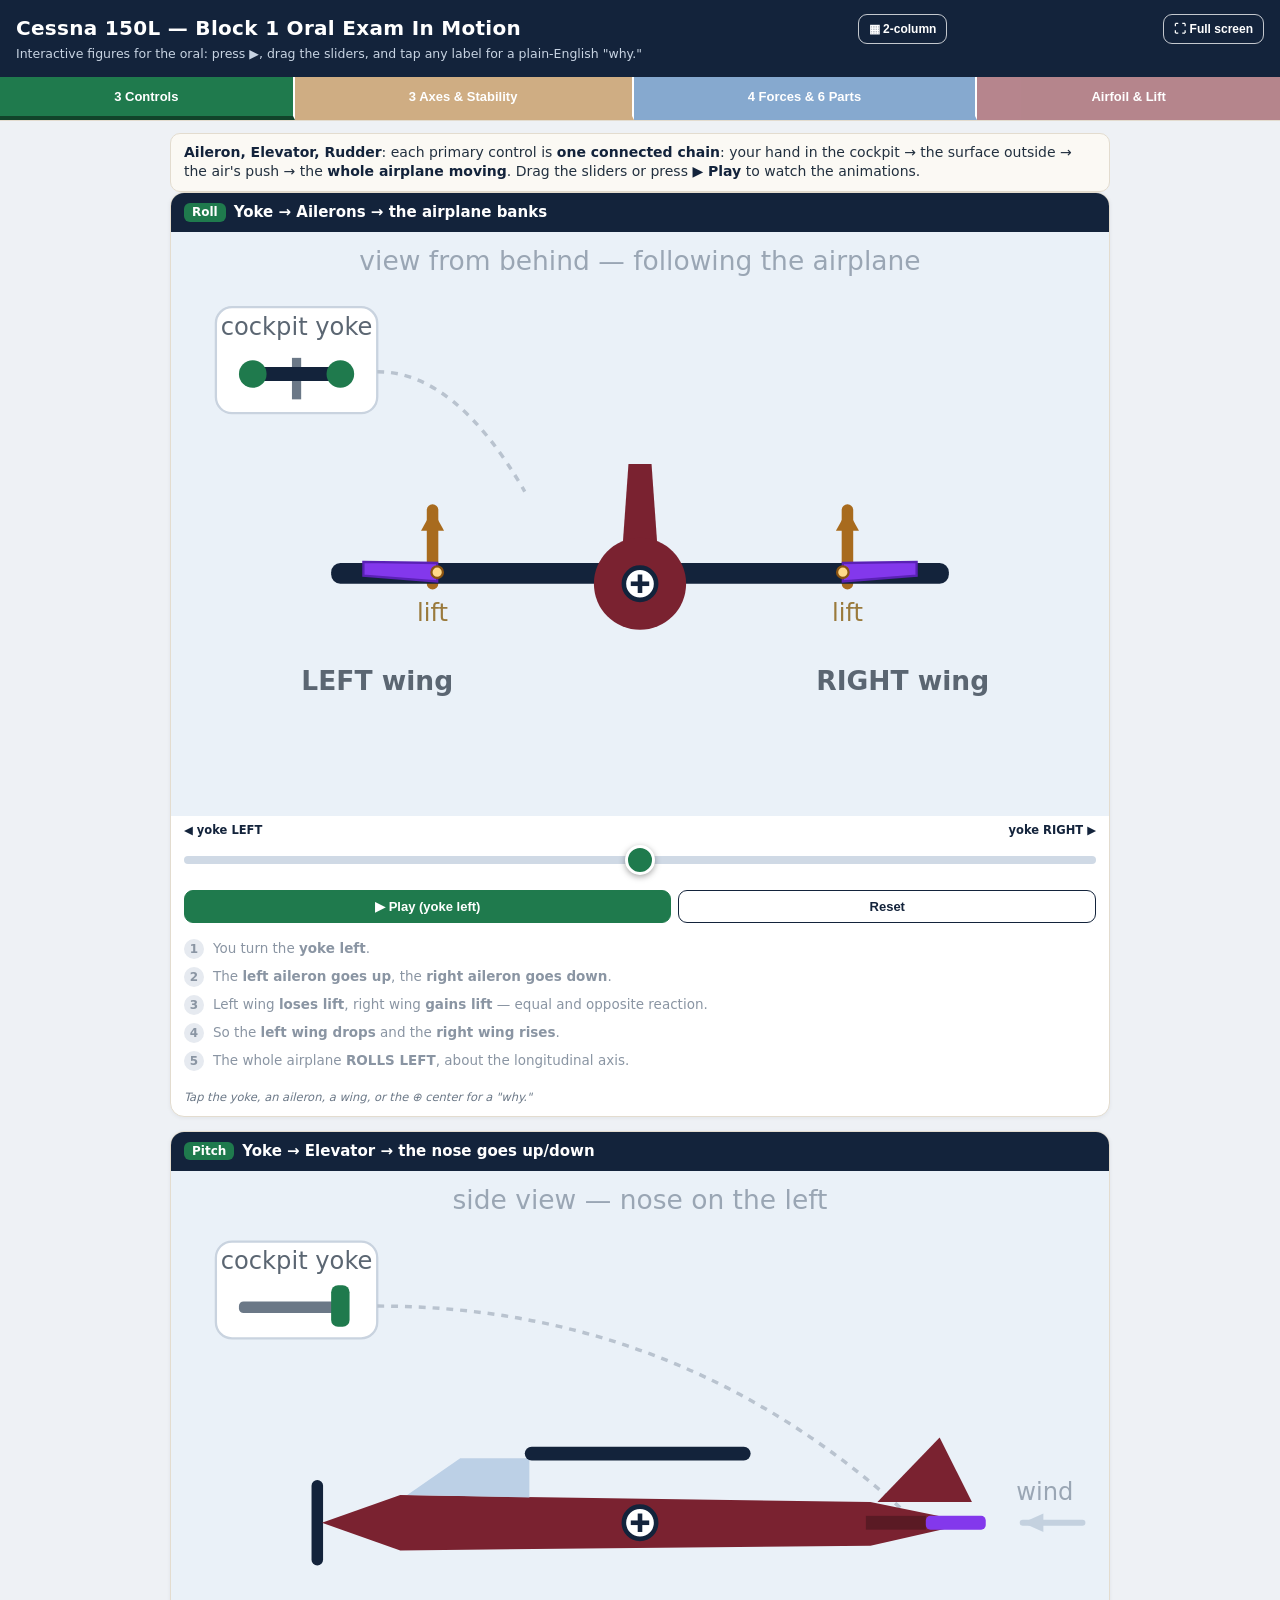
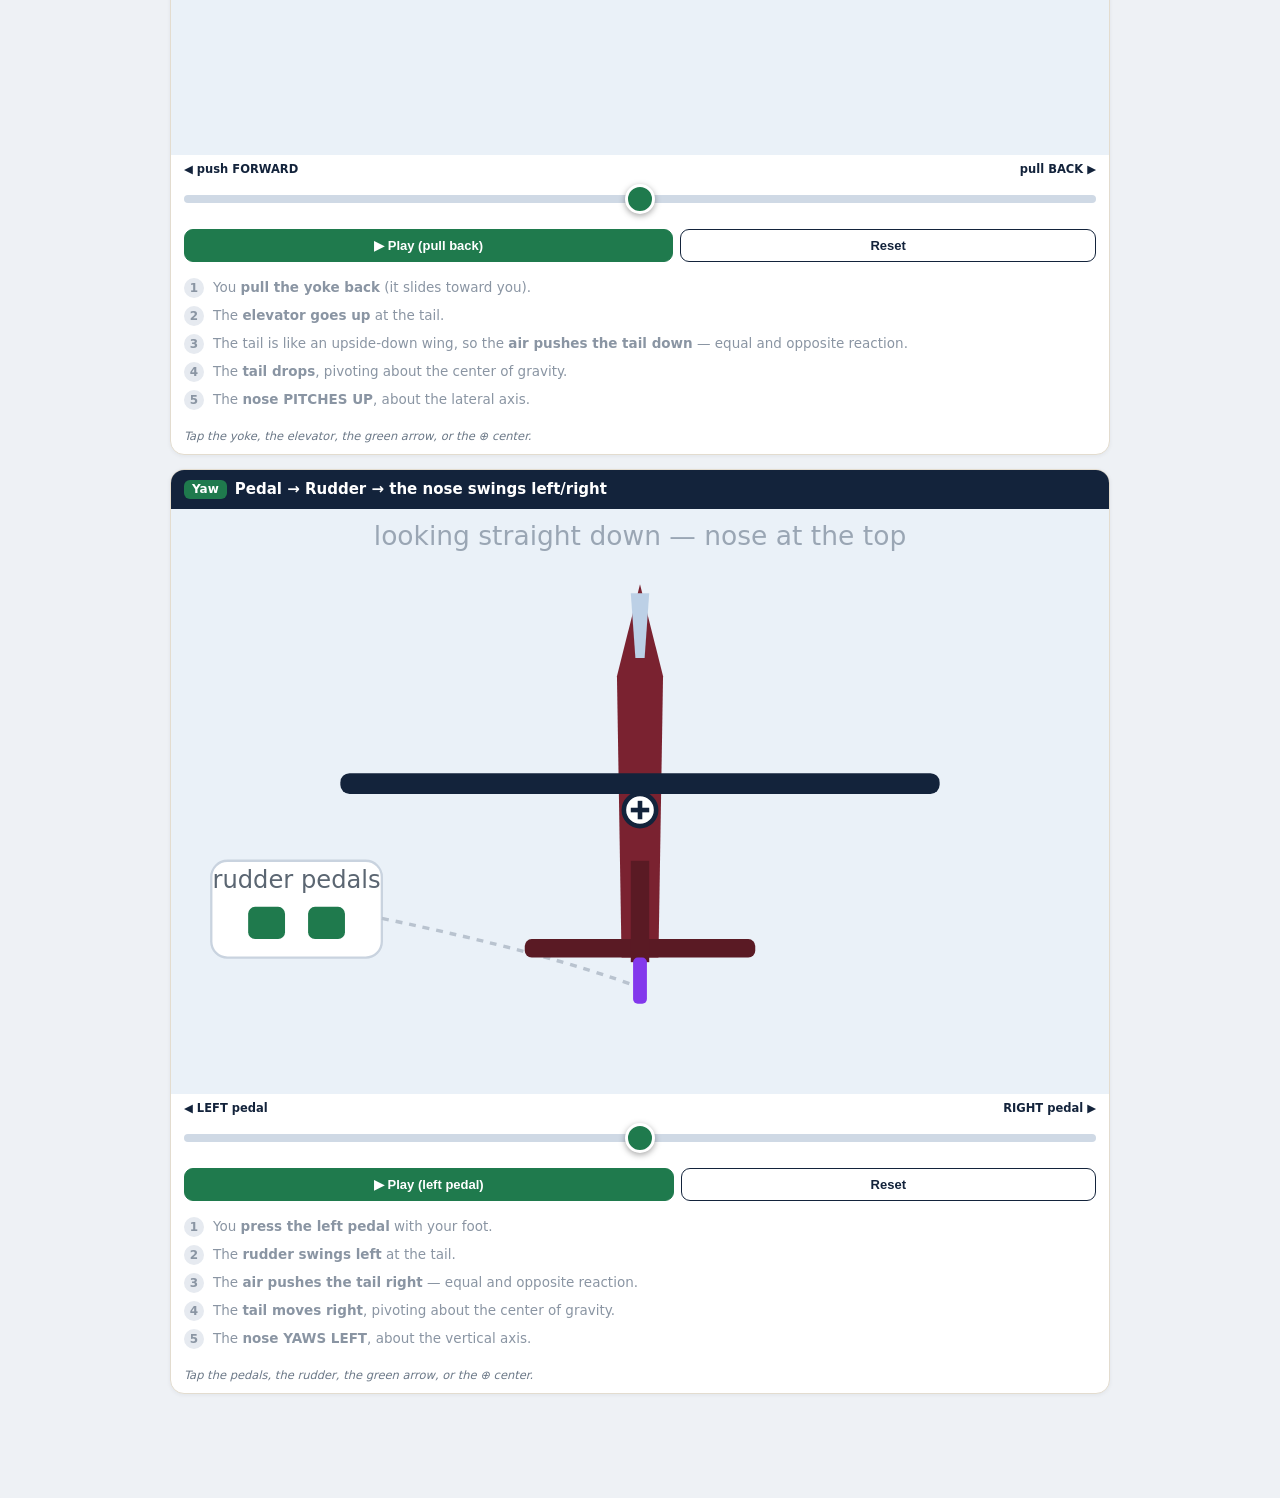
==== Block1/index.html @ 18f7857b "Move Block 1 to /Block1/ and add a case-tolerant 404 page GitHub Pages paths are case-sensitive and " ====
<!DOCTYPE html>
<html lang="en">
<head>
<meta charset="UTF-8">
<meta name="viewport" content="width=device-width, initial-scale=1.0">
<title>Cessna 150L — Block 1 Oral Exam In Motion</title>
<style>
  :root{--navy:#13233b;--green:#1f7a4d;--brown:#a86b1e;--burg:#7a2230;--red:#c1121f;
        --paper:#fbf9f4;--line:#e3dccf;--ink:#22303f;--dim:#6b7887;--sky:#eaf1f8;}
  *{box-sizing:border-box}
  html{overflow-anchor:none}
  body{margin:0;background:#eef1f5;color:var(--ink);font-family:-apple-system,BlinkMacSystemFont,"Segoe UI",Roboto,system-ui,sans-serif;line-height:1.4}
  .head{background:var(--navy);color:#fff;padding:14px 16px}
  .head h1{margin:0;font-size:20px;letter-spacing:.3px}
  .head p{margin:3px 0 0;font-size:12.5px;color:#c7d3e2}
  .head{display:flex;align-items:flex-start;justify-content:space-between;gap:12px}
  .fsbtn{flex:none;border:1.5px solid rgba(255,255,255,.75);background:transparent;color:#fff;font-weight:800;font-size:12px;padding:7px 10px;border-radius:9px;cursor:pointer}
  .dnarrow{position:fixed;right:10px;bottom:calc(12px + env(safe-area-inset-bottom,0px));z-index:30;width:34px;height:34px;border-radius:50%;background:rgba(19,35,59,.55);color:#fff;display:none;align-items:center;justify-content:center;font-size:18px;font-weight:800;box-shadow:0 2px 6px rgba(0,0,0,.28);transition:opacity .35s;cursor:pointer}
  @media (hover:none) and (pointer:coarse){.dnarrow.show{display:flex}}
  .dnarrow .ar{animation:bob 1.2s ease-in-out infinite}
  #spinRoll,#spinPitch,#spinYaw{touch-action:none;-webkit-user-select:none;user-select:none;-webkit-touch-callout:none}
  .photo{position:relative;background:#000}
  .photo img{display:block;width:100%;height:auto}
  .pc{position:absolute;transform:translate(-50%,-50%);display:flex;align-items:center;gap:5px;cursor:pointer}
  .pc .n{width:23px;height:23px;border-radius:50%;background:#1f7a4d;color:#fff;font-weight:800;font-size:13px;display:flex;align-items:center;justify-content:center;border:2px solid #fff;box-shadow:0 1px 4px rgba(0,0,0,.45);flex:none}
  .pc .t{background:rgba(255,255,255,.94);color:#13233b;font-weight:800;font-size:12px;padding:2px 7px;border-radius:6px;border:1px solid #d9d2c4;white-space:nowrap;box-shadow:0 1px 3px rgba(0,0,0,.3)}
  .wsteps{list-style:none;margin:0;padding:6px 13px 12px}
  .wsteps li{font-size:13px;color:#9aa5b1;padding:3px 0;transition:color .15s}
  .wsteps li::before{content:'\25B8  ';color:#c3ccd6}
  .wsteps li.on{color:var(--navy);font-weight:800}
  .wsteps li.on::before{color:var(--green)}
  .fold{border-top:1px dashed var(--line)}
  .foldbtn{display:flex;align-items:center;gap:8px;width:100%;border:0;background:var(--paper);padding:11px 13px;font-size:13.5px;font-weight:800;color:var(--navy);cursor:pointer;text-align:left}
  .foldbtn .rain{font-size:14px;letter-spacing:.5px;background:linear-gradient(90deg,#e63946,#f77f00,#fcbf49,#2a9d8f,#457b9d,#8338ec,#e63946);background-size:300% 100%;-webkit-background-clip:text;background-clip:text;color:transparent;animation:rainmove 2.6s linear infinite;white-space:nowrap}
  .foldbtn .chev{margin-left:auto;transition:transform .3s;color:var(--green);font-size:15px}
  .fold.open .foldbtn .chev{transform:rotate(180deg)}
  .foldbody{max-height:0;overflow:hidden;transition:max-height .45s ease}
  .foldbtn:active{transform:scale(.99)}
  @keyframes rainmove{to{background-position:300% 0}}
  .colbtn{display:none;flex:none;border:1.5px solid rgba(255,255,255,.75);background:transparent;color:#fff;font-weight:800;font-size:12px;padding:7px 10px;border-radius:9px;cursor:pointer}
  @media (min-width:1000px){
    body.twocol .sec.on{display:grid;grid-template-columns:1fr 1fr;gap:14px;align-items:start}
    body.twocol .sec.on>.lead{grid-column:1/-1;margin-bottom:0}
    body.twocol .sec.on>.card{margin-bottom:0}
    body:not(.twocol) .sec.on>.card{max-width:940px;margin-left:auto;margin-right:auto}
    body:not(.twocol) .sec.on>.lead{max-width:940px;margin-left:auto;margin-right:auto}
    .colbtn{display:inline-flex}
  }
  @keyframes bob{0%,100%{transform:translateY(0)}50%{transform:translateY(4px)}}
  @media (max-width:560px){
    .wrap{padding:8px 3px 90px}
    .stage{padding:4px 3px 0}.ixstage{padding:2px 3px 0}
    .card,.ixcard{border-left:0;border-right:0;border-radius:8px}
  }
  .tabs{position:sticky;top:0;z-index:30;display:flex;background:#fff;border-bottom:1px solid var(--line);overflow-x:auto}
  .tabs button{flex:1 1 auto;white-space:nowrap;border:0;border-right:2px solid #fff;color:#fff;font-weight:800;font-size:13px;padding:12px 8px;cursor:pointer;opacity:.55;border-bottom:4px solid transparent}
  .tabs button:last-child{border-right:0}
  .tabs button.on{opacity:1;border-bottom-color:rgba(0,0,0,.45)}
  .wrap{max-width:1500px;margin:0 auto;padding:12px 14px 90px}
  .sec{display:none}.sec.on{display:block}
  .card{background:#fff;border:1px solid var(--line);border-radius:14px;margin-bottom:14px;overflow:hidden;box-shadow:0 1px 4px rgba(20,35,59,.06)}
  .ct{background:var(--navy);color:#fff;padding:9px 13px;font-weight:700;font-size:15px;display:flex;align-items:center;gap:8px}
  .ct .b{background:var(--green);border-radius:6px;font-size:12px;padding:1px 8px}
  .stage{background:var(--sky);padding:6px 8px 2px}
  svg.scene{display:block;width:100%;height:auto;max-height:78vh}
  .lead{padding:9px 13px;font-size:14px}
  .lead b{color:var(--navy)}
  .ctrlrow{padding:6px 13px 2px}
  .ends{display:flex;justify-content:space-between;font-size:11.5px;font-weight:700;color:var(--navy)}
  input[type=range]{-webkit-appearance:none;appearance:none;width:100%;height:36px;margin:4px 0 2px;background:transparent;touch-action:none}
  input[type=range]::-webkit-slider-runnable-track{height:8px;border-radius:4px;background:#cfd9e5}
  input[type=range]::-webkit-slider-thumb{-webkit-appearance:none;width:30px;height:30px;border-radius:50%;background:var(--green);border:3px solid #fff;box-shadow:0 2px 6px rgba(0,0,0,.35);margin-top:-11px}
  input[type=range]::-moz-range-track{height:8px;border-radius:4px;background:#cfd9e5}
  input[type=range]::-moz-range-thumb{width:26px;height:26px;border-radius:50%;background:var(--green);border:3px solid #fff;box-shadow:0 2px 6px rgba(0,0,0,.35)}
  .btns{display:flex;gap:7px;flex-wrap:wrap;padding:4px 13px 10px}
  .btns button{flex:1 1 auto;min-width:70px;border:1.5px solid var(--navy);background:#fff;color:var(--navy);font-weight:700;font-size:13px;padding:8px 6px;border-radius:9px;cursor:pointer}
  .btns .go{background:var(--green);border-color:var(--green);color:#fff}
  .steps{list-style:none;margin:0;padding:2px 13px 14px}
  .steps li{display:flex;gap:9px;align-items:flex-start;font-size:13.5px;color:#8a95a3;padding:4px 0;transition:color .2s}
  .steps li .num{flex:none;width:20px;height:20px;border-radius:50%;background:#e6eaf0;color:#8a95a3;font-size:12px;font-weight:800;display:flex;align-items:center;justify-content:center;transition:.2s}
  .steps li.on{color:var(--navy);font-weight:600}
  .steps li.on .num{background:var(--green);color:#fff}
  .steps li.fin.on{color:var(--red);font-weight:800}
  .steps li.fin.on .num{background:var(--red)}
  .tapnote{font-size:11.5px;color:var(--dim);padding:0 13px 10px;font-style:italic}
  #bub{position:fixed;z-index:70;max-width:min(340px,86vw);background:rgba(19,35,59,.70);backdrop-filter:blur(10px) saturate(1.15);-webkit-backdrop-filter:blur(10px) saturate(1.15);color:#fff;border:1px solid rgba(255,255,255,.28);border-radius:14px;box-shadow:0 8px 26px rgba(0,0,0,.35);padding:11px 36px 12px 13px;font-size:13.5px;line-height:1.5;opacity:0;transform:scale(.92);pointer-events:none;transition:opacity .16s,transform .16s}
  #bub.show{opacity:1;transform:scale(1);pointer-events:auto}
  #bub .bx{position:absolute;top:4px;right:8px;cursor:pointer;font-size:22px;font-weight:800;color:#ffcf3f;line-height:1;padding:4px 5px}
  #bub .btail{position:absolute;width:14px;height:14px;background:rgba(19,35,59,.70);transform:rotate(45deg)}
  #bub.t-up .btail{bottom:-7px}
  #bub.t-dn .btail{top:-7px}
  .hot{cursor:pointer}
  .pills{display:flex;flex-wrap:wrap;gap:6px;padding:2px 13px 12px}
  .pill{font-size:12px;font-weight:700;border-radius:20px;padding:5px 10px;color:#fff;cursor:pointer}
  .p-roll{background:var(--green)}.p-pitch{background:var(--burg)}.p-yaw{background:var(--brown)}
  .legend{font-size:11.5px;color:var(--dim);padding:0 13px 12px}
  .legend span{display:inline-block;margin-right:10px}
  .sw{display:inline-block;width:14px;height:8px;border-radius:2px;vertical-align:middle;margin-right:3px}
  .flowT{stroke-dasharray:10 8;animation:flow 1.1s linear infinite}
  .flowB{stroke-dasharray:10 8;animation:flow 2.1s linear infinite}
  @keyframes flow{to{stroke-dashoffset:-72}}
</style>
</head>
<body>
<div class="head">
  <div>
    <h1>Cessna 150L — Block 1 Oral Exam In Motion</h1>
    <p>Interactive figures for the oral: press ▶, drag the sliders, and tap any label for a plain-English "why."</p>
  </div>
  <button class="colbtn" id="colBtn" onclick="toggleCols()">▦ 2-column</button>
  <button class="fsbtn" onclick="goFS()">⛶ Full screen</button>
</div>

<div class="tabs" id="tabs">
  <button class="on" data-t="controls" style="background:#1f7a4d">3 Controls</button>
  <button data-t="axes" style="background:#a86b1e">3 Axes &amp; Stability</button>
  <button data-t="forces" style="background:#2563a8">4 Forces &amp; 6 Parts</button>
  <button data-t="airfoil" style="background:#7a2230">Airfoil &amp; Lift</button>
</div>

<div class="wrap">

<!-- ================= CONTROLS ================= -->
<div class="sec on" id="controls">
  <div class="lead" style="background:var(--paper);border:1px solid var(--line);border-radius:10px">
    <b>Aileron, Elevator, Rudder</b>: each primary control is <b>one connected chain</b>: your hand in the cockpit → the surface outside → the air's push → the <b>whole airplane moving</b>. Drag the sliders or press <b>▶ Play</b> to watch the animations.
  </div>

  <!-- ROLL -->
  <div class="card">
    <div class="ct"><span class="b">Roll</span> Yoke → Ailerons → the airplane banks</div>
    <div class="stage">
      <svg class="scene" viewBox="0 0 400 250" id="svgRoll" aria-label="Roll, view from behind">
        <text x="200" y="14" font-size="11.5" fill="#9aa6b4" text-anchor="middle">view from behind — following the airplane</text>
        <!-- cockpit inset (connected) -->
        <g class="hot" data-i="ry"><rect x="16" y="30" width="70" height="46" rx="7" fill="#fff" stroke="#c9d3df"/>
          <text x="51" y="42" font-size="10.5" fill="#5b6672" text-anchor="middle">cockpit yoke</text>
          <rect x="49" y="52" width="4" height="18" fill="#6b7887"/>
          <g id="ryWheel"><rect x="30" y="56" width="42" height="6" rx="3" fill="#13233b"/>
            <circle cx="32" cy="59" r="6" fill="#1f7a4d"/><circle cx="70" cy="59" r="6" fill="#1f7a4d"/></g></g>
        <path d="M86,58 Q120,58 150,110" fill="none" stroke="#b9c3cf" stroke-width="1.5" stroke-dasharray="3 3"/>
        <!-- lift arrows -->
        <g class="lift" id="rLiftL"><line x1="110" y1="150" x2="110" y2="118" stroke="#a86b1e" stroke-width="5" stroke-linecap="round"/><polygon points="110,118 105,127 115,127" fill="#a86b1e"/></g>
        <g class="lift" id="rLiftR"><line x1="290" y1="150" x2="290" y2="118" stroke="#a86b1e" stroke-width="5" stroke-linecap="round"/><polygon points="290,118 285,127 295,127" fill="#a86b1e"/></g>
        <text x="110" y="166" font-size="10.5" fill="#9a7a3c" text-anchor="middle">lift</text><text x="290" y="166" font-size="10.5" fill="#9a7a3c" text-anchor="middle">lift</text>
        <!-- aircraft (rear) -->
        <g id="rPlane">
          <rect x="66" y="141" width="268" height="9" rx="4" fill="#13233b" class="hot" data-i="wing"/>
          <polygon points="192,140 208,140 205,98 195,98" fill="#7a2230"/>
          <circle cx="200" cy="150" r="20" fill="#7a2230" class="hot" data-i="fus"/>
          <g id="rTabL" class="hot" data-i="ail"><path d="M80,140.5 L112,141 L112,149 L80,146.5 Z" fill="#8338ec" stroke="#5a21b5" stroke-width="1"/></g>
          <g id="rTabR" class="hot" data-i="ail"><path d="M288,141 L320,140.5 L320,146.5 L288,149 Z" fill="#8338ec" stroke="#5a21b5" stroke-width="1"/></g>
          <circle cx="112" cy="145" r="2.5" fill="#ffd98a" stroke="#8a5311" stroke-width="1"/>
          <circle cx="288" cy="145" r="2.5" fill="#ffd98a" stroke="#8a5311" stroke-width="1"/>
          <text id="rAL" x="84" y="124" font-size="11" fill="#5a21b5" font-weight="800" text-anchor="middle" opacity="0">aileron DOWN</text>
          <text id="rAR" x="316" y="124" font-size="11" fill="#5a21b5" font-weight="800" text-anchor="middle" opacity="0">aileron UP</text>
          <g id="rCG"><circle cx="200" cy="150" r="7" fill="#fff" stroke="#13233b" stroke-width="2"/><line x1="196" y1="150" x2="204" y2="150" stroke="#13233b" stroke-width="2"/><line x1="200" y1="146" x2="200" y2="154" stroke="#13233b" stroke-width="2"/></g>
        </g>
        <text x="86" y="196" font-size="11.5" fill="#5b6672" text-anchor="middle" font-weight="700">LEFT wing</text>
        <text x="314" y="196" font-size="11.5" fill="#5b6672" text-anchor="middle" font-weight="700">RIGHT wing</text>
        <text id="rFinal" x="200" y="238" font-size="14" fill="#c1121f" font-weight="800" text-anchor="middle" opacity="0">The airplane ROLLS LEFT</text>
      </svg>
    </div>
    <div class="ctrlrow"><div class="ends"><span>◀ yoke LEFT</span><span>yoke RIGHT ▶</span></div>
      <input type="range" id="rR" min="-100" max="100" value="0" oninput="setv('r',this.value/100)"></div>
    <div class="btns"><button class="go" onclick="play('r',-1)">▶ Play (yoke left)</button><button onclick="setv('r',0)">Reset</button></div>
    <ol class="steps" id="rSteps">
      <li><span class="num">1</span><span id="rS1">You turn the <b>yoke left</b>.</span></li>
      <li><span class="num">2</span><span id="rS2">The <b>left aileron goes up</b>, the <b>right aileron goes down</b>.</span></li>
      <li><span class="num">3</span><span id="rS3">Left wing <b>loses lift</b>, right wing <b>gains lift</b> — equal and opposite reaction.</span></li>
      <li><span class="num">4</span><span id="rS4">So the <b>left wing drops</b> and the <b>right wing rises</b>.</span></li>
      <li class="fin"><span class="num">5</span><span id="rS5">The whole airplane <b>ROLLS LEFT</b>, about the longitudinal axis.</span></li>
    </ol>
    <div class="tapnote">Tap the yoke, an aileron, a wing, or the ⊕ center for a "why."</div>
  </div>

  <!-- PITCH -->
  <div class="card">
    <div class="ct"><span class="b">Pitch</span> Yoke → Elevator → the nose goes up/down</div>
    <div class="stage">
      <svg class="scene" viewBox="0 0 400 250" id="svgPitch" aria-label="Pitch, side view">
        <text x="200" y="14" font-size="11.5" fill="#9aa6b4" text-anchor="middle">side view — nose on the left</text>
        <g class="hot" data-i="py"><rect x="16" y="28" width="70" height="42" rx="7" fill="#fff" stroke="#c9d3df"/>
          <text x="51" y="40" font-size="10.5" fill="#5b6672" text-anchor="middle">cockpit yoke</text>
          <g id="pyShaft"><rect x="26" y="54" width="44" height="5" rx="2" fill="#6b7887"/><rect x="66" y="47" width="8" height="18" rx="3" fill="#1f7a4d"/></g></g>
        <path d="M86,56 Q220,56 320,150" fill="none" stroke="#b9c3cf" stroke-width="1.5" stroke-dasharray="3 3"/>
        <g opacity="0.5"><line x1="392" y1="150" x2="366" y2="150" stroke="#9fb3c8" stroke-width="2.5" stroke-linecap="round"/><polygon points="366,150 375,146 375,154" fill="#9fb3c8"/></g>
        <text x="388" y="140" font-size="10.5" fill="#9aa6b4" text-anchor="end">wind</text>
        <g id="pPlane">
          <line x1="60" y1="134" x2="60" y2="166" stroke="#13233b" stroke-width="5" stroke-linecap="round"/>
          <polygon points="62,150 96,138 300,141 344,150 300,160 96,162" fill="#7a2230" class="hot" data-i="fus"/>
          <polygon points="99,138 122,122 152,122 152,139" fill="#bcd0e6"/>
          <rect x="150" y="117" width="98" height="6" rx="3" fill="#13233b" class="hot" data-i="wing"/>
          <polygon points="303,141 330,113 344,141" fill="#7a2230"/>
          <rect x="298" y="147" width="26" height="6" fill="#5a1a24"/>
          <g id="pElev" class="hot" data-i="elev"><rect x="324" y="147" width="26" height="6" rx="2" fill="#8338ec"/></g>
          <text id="pSurfLbl" x="298" y="173" font-size="11" fill="#5a21b5" font-weight="800" text-anchor="middle" opacity="0">elevator UP</text>
          <g id="pCG"><circle cx="200" cy="150" r="7" fill="#fff" stroke="#13233b" stroke-width="2"/><line x1="196" y1="150" x2="204" y2="150" stroke="#13233b" stroke-width="2"/><line x1="200" y1="146" x2="200" y2="154" stroke="#13233b" stroke-width="2"/></g>
        </g>
        <g class="hot" data-i="react" id="pDn" opacity="0"><line x1="336" y1="158" x2="336" y2="196" stroke="#1f7a4d" stroke-width="6" stroke-linecap="round"/><polygon points="336,196 330,186 342,186" fill="#1f7a4d"/><text x="330" y="210" font-size="11.5" fill="#1f7a4d" font-weight="700" text-anchor="middle">air pushes tail down</text></g>
        <g class="hot" data-i="react" id="pUp" opacity="0"><line x1="336" y1="142" x2="336" y2="104" stroke="#1f7a4d" stroke-width="6" stroke-linecap="round"/><polygon points="336,104 330,114 342,114" fill="#1f7a4d"/><text x="330" y="96" font-size="11.5" fill="#1f7a4d" font-weight="700" text-anchor="middle">air pushes tail up</text></g>
        <text id="pFinal" x="200" y="238" font-size="14" fill="#c1121f" font-weight="800" text-anchor="middle" opacity="0">The nose PITCHES UP</text>
      </svg>
    </div>
    <div class="ctrlrow"><div class="ends"><span>◀ push FORWARD</span><span>pull BACK ▶</span></div>
      <input type="range" id="pR" min="-100" max="100" value="0" oninput="setv('p',this.value/100)"></div>
    <div class="btns"><button class="go" onclick="play('p',1)">▶ Play (pull back)</button><button onclick="setv('p',0)">Reset</button></div>
    <ol class="steps" id="pSteps">
      <li><span class="num">1</span><span id="pS1">You <b>pull the yoke back</b> (it slides toward you).</span></li>
      <li><span class="num">2</span><span id="pS2">The <b>elevator goes up</b> at the tail.</span></li>
      <li><span class="num">3</span><span id="pS3">The tail is like an upside‑down wing, so the <b>air pushes the tail down</b> — equal and opposite reaction.</span></li>
      <li><span class="num">4</span><span id="pS4">The <b>tail drops</b>, pivoting about the center of gravity.</span></li>
      <li class="fin"><span class="num">5</span><span id="pS5">The <b>nose PITCHES UP</b>, about the lateral axis.</span></li>
    </ol>
    <div class="tapnote">Tap the yoke, the elevator, the green arrow, or the ⊕ center.</div>
  </div>

  <!-- YAW -->
  <div class="card">
    <div class="ct"><span class="b">Yaw</span> Pedal → Rudder → the nose swings left/right</div>
    <div class="stage">
      <svg class="scene" viewBox="0 0 400 250" id="svgYaw" aria-label="Yaw, top view">
        <text x="200" y="13" font-size="11.5" fill="#9aa6b4" text-anchor="middle">looking straight down — nose at the top</text>
        <g class="hot" data-i="yp"><rect x="14" y="150" width="74" height="42" rx="7" fill="#fff" stroke="#c9d3df"/>
          <text x="51" y="162" font-size="10.5" fill="#5b6672" text-anchor="middle">rudder pedals</text>
          <g id="ypL"><rect x="30" y="170" width="16" height="14" rx="3" fill="#1f7a4d"/></g>
          <g id="ypR"><rect x="56" y="170" width="16" height="14" rx="3" fill="#1f7a4d"/></g></g>
        <path d="M88,175 Q160,190 200,205" fill="none" stroke="#b9c3cf" stroke-width="1.5" stroke-dasharray="3 3"/>
        <g id="yPlane">
          <polygon points="200,30 210,70 208,192 192,192 190,70" fill="#7a2230" class="hot" data-i="fus"/>
          <polygon points="196,34 204,34 202,62 198,62" fill="#bcd0e6"/>
          <rect x="70" y="112" width="260" height="9" rx="4" fill="#13233b" class="hot" data-i="wing"/>
          <rect x="150" y="184" width="100" height="8" rx="3" fill="#5a1a24"/>
          <rect x="196" y="150" width="8" height="44" fill="#5a1a24"/>
          <g id="yRud" class="hot" data-i="rud"><rect x="197" y="192" width="6" height="20" rx="2" fill="#8338ec"/></g>
          <text id="ySurfLbl" x="256" y="190" font-size="11" fill="#5a21b5" font-weight="800" opacity="0">rudder LEFT</text>
          <g id="yCG"><circle cx="200" cy="128" r="7" fill="#fff" stroke="#13233b" stroke-width="2"/><line x1="196" y1="128" x2="204" y2="128" stroke="#13233b" stroke-width="2"/><line x1="200" y1="124" x2="200" y2="132" stroke="#13233b" stroke-width="2"/></g>
        </g>
        <g class="hot" data-i="react" id="yR" opacity="0"><line x1="210" y1="206" x2="252" y2="206" stroke="#1f7a4d" stroke-width="6" stroke-linecap="round"/><polygon points="252,206 242,201 242,211" fill="#1f7a4d"/><text x="231" y="222" font-size="11.5" fill="#1f7a4d" font-weight="700" text-anchor="middle">air pushes tail right</text></g>
        <g class="hot" data-i="react" id="yTailL" opacity="0"><line x1="190" y1="206" x2="148" y2="206" stroke="#1f7a4d" stroke-width="6" stroke-linecap="round"/><polygon points="148,206 158,201 158,211" fill="#1f7a4d"/><text x="169" y="222" font-size="11.5" fill="#1f7a4d" font-weight="700" text-anchor="middle">air pushes tail left</text></g>
        <text id="yFinal" x="200" y="243" font-size="14" fill="#c1121f" font-weight="800" text-anchor="middle" opacity="0">The nose YAWS LEFT</text>
      </svg>
    </div>
    <div class="ctrlrow"><div class="ends"><span>◀ LEFT pedal</span><span>RIGHT pedal ▶</span></div>
      <input type="range" id="yR2" min="-100" max="100" value="0" oninput="setv('y',this.value/100)"></div>
    <div class="btns"><button class="go" onclick="play('y',-1)">▶ Play (left pedal)</button><button onclick="setv('y',0)">Reset</button></div>
    <ol class="steps" id="ySteps">
      <li><span class="num">1</span><span id="yS1">You <b>press the left pedal</b> with your foot.</span></li>
      <li><span class="num">2</span><span id="yS2">The <b>rudder swings left</b> at the tail.</span></li>
      <li><span class="num">3</span><span id="yS3">The <b>air pushes the tail right</b> — equal and opposite reaction.</span></li>
      <li><span class="num">4</span><span id="yS4">The <b>tail moves right</b>, pivoting about the center of gravity.</span></li>
      <li class="fin"><span class="num">5</span><span id="yS5">The <b>nose YAWS LEFT</b>, about the vertical axis.</span></li>
    </ol>
    <div class="tapnote">Tap the pedals, the rudder, the green arrow, or the ⊕ center.</div>
  </div>
</div>

<!-- ================= AXES ================= -->
<div class="sec" id="axes">
  <div class="lead" style="background:var(--paper);border:1px solid var(--line);border-radius:10px;margin-bottom:12px">
    <b>⊗</b> = the axis pointing at you. <b>REAR = ROLL · SIDE = PITCH · TOP = YAW.</b> <b>CONTROL</b> = movable: <b style="color:#c1121f">AILERONS · ELEVATOR · RUDDER</b>. <b>STABILITY</b> = fixed: <b>DIHEDRAL · HORIZONTAL STABILIZER · VERTICAL STABILIZER</b>.
  </div>

  <!-- ROLL -->
  <div class="card">
    <div class="ct"><span class="b">ROLL</span> Longitudinal axis · rear (butt-line) view</div>
    <div class="stage">
      <svg class="scene" viewBox="0 0 400 208" aria-label="Roll about the longitudinal axis, rear view">
        <text x="14" y="30" font-size="20" fill="#1f7a4d" font-weight="800">ROLL</text>
        <text x="14" y="48" font-size="13" fill="#c1121f" font-weight="800">AILERONS</text>
        <path d="M156,50 A62,62 0 0 1 252,50" fill="none" stroke="#1f7a4d" stroke-width="3.5"/>
        <polygon points="252,50 239,42 242,56" fill="#1f7a4d"/>
        <g id="mRoll">
          <rect x="82" y="112" width="236" height="8" rx="4" fill="#13233b"/>
          <polygon points="193,111 207,111 204,72 196,72" fill="#7a2230"/>
          <circle cx="200" cy="116" r="16" fill="#7a2230"/>
        </g>
        <g class="hot" data-i="ax-long"><circle cx="200" cy="116" r="26" fill="none" stroke="#1f7a4d" stroke-width="3" stroke-dasharray="6 5"/>
          <circle cx="200" cy="116" r="6" fill="#fff" stroke="#c1121f" stroke-width="2"/><line x1="196" y1="112" x2="204" y2="120" stroke="#c1121f" stroke-width="2"/><line x1="204" y1="112" x2="196" y2="120" stroke="#c1121f" stroke-width="2"/></g>
        <text x="200" y="168" font-size="11.5" fill="#1f7a4d" font-weight="700" text-anchor="middle">LONGITUDINAL AXIS ⊗ — end-on (runs nose → tail, through the CG)</text>
        <text x="200" y="186" font-size="11.5" fill="#5b6672" text-anchor="middle">ROLL control: <tspan font-weight="800" fill="#13233b">AILERONS</tspan> (turn the yoke)</text>
        <text x="200" y="200" font-size="11.5" fill="#5b6672" text-anchor="middle"><tspan font-weight="800" fill="#1f7a4d">LATERAL STABILITY</tspan> ← the wings’ <tspan font-weight="800" fill="#1f7a4d">DIHEDRAL</tspan></text>
      </svg>
    </div>
    <div class="btns"><button class="go" onclick="wig('mRoll',18,200,116)">▶ Show ROLL (true roll)</button></div>
    <ol class="wsteps"><li id="mRollP">Pilot turns the <b>YOKE RIGHT</b> → the airplane is <b>ROLLING RIGHT</b> about the longitudinal axis.</li><li id="mRollN">Pilot turns the <b>YOKE LEFT</b> → the airplane is <b>ROLLING LEFT</b> about the longitudinal axis.</li></ol>
  </div>

  <!-- PITCH -->
  <div class="card">
    <div class="ct"><span class="b" style="background:#a86b1e">PITCH</span> Lateral axis · side view</div>
    <div class="stage">
      <svg class="scene" viewBox="0 0 400 208" aria-label="Pitch about the lateral axis, side view">
        <text x="14" y="30" font-size="20" fill="#a86b1e" font-weight="800">PITCH</text>
        <text x="14" y="48" font-size="13" fill="#c1121f" font-weight="800">ELEVATOR</text>
        <path d="M330,64 A72,72 0 0 1 348,154" fill="none" stroke="#a86b1e" stroke-width="3.5"/>
        <polygon points="348,154 352,140 338,146" fill="#a86b1e"/>
        <g id="mPitch">
          <line x1="60" y1="102" x2="60" y2="130" stroke="#13233b" stroke-width="5" stroke-linecap="round"/>
          <polygon points="62,116 96,105 296,108 338,116 296,126 96,128" fill="#7a2230"/>
          <polygon points="299,108 324,82 338,108" fill="#7a2230"/>
          <rect x="146" y="86" width="96" height="6" rx="3" fill="#13233b"/>
        </g>
        <g class="hot" data-i="ax-lat"><circle cx="200" cy="116" r="26" fill="none" stroke="#a86b1e" stroke-width="3" stroke-dasharray="6 5"/>
          <circle cx="200" cy="116" r="6" fill="#fff" stroke="#c1121f" stroke-width="2"/><line x1="196" y1="112" x2="204" y2="120" stroke="#c1121f" stroke-width="2"/><line x1="204" y1="112" x2="196" y2="120" stroke="#c1121f" stroke-width="2"/></g>
        <text x="200" y="168" font-size="11.5" fill="#a86b1e" font-weight="700" text-anchor="middle">LATERAL AXIS ⊗ — end-on (runs wingtip → wingtip, through the CG)</text>
        <text x="200" y="186" font-size="11.5" fill="#5b6672" text-anchor="middle">PITCH control: <tspan font-weight="800" fill="#13233b">ELEVATOR</tspan> (pull/push the yoke)</text>
        <text x="200" y="200" font-size="11.5" fill="#5b6672" text-anchor="middle"><tspan font-weight="800" fill="#a86b1e">LONGITUDINAL (pitch) STABILITY</tspan> ← <tspan font-weight="800" fill="#a86b1e">HORIZONTAL STABILIZER</tspan></text>
      </svg>
    </div>
    <div class="btns"><button class="go" style="background:#a86b1e;border-color:#a86b1e" onclick="wig('mPitch',12,200,116)">▶ Show PITCH (true pitch)</button></div>
    <ol class="wsteps"><li id="mPitchP">Pilot <b>PULLS the YOKE BACK</b> → the nose is <b>PITCHING UP</b> about the lateral axis.</li><li id="mPitchN">Pilot <b>PUSHES the YOKE FORWARD</b> → the nose is <b>PITCHING DOWN</b> about the lateral axis.</li></ol>
  </div>

  <!-- YAW -->
  <div class="card">
    <div class="ct"><span class="b" style="background:#2563a8">YAW</span> Vertical axis · top view</div>
    <div class="stage">
      <svg class="scene" viewBox="0 0 400 222" aria-label="Yaw about the vertical axis, top view">
        <text x="14" y="30" font-size="20" fill="#2563a8" font-weight="800">YAW</text>
        <text x="14" y="48" font-size="13" fill="#c1121f" font-weight="800">RUDDER</text>
        <path d="M184,38 A66,66 0 0 1 268,38" fill="none" stroke="#2563a8" stroke-width="3.5"/>
        <polygon points="268,38 255,31 257,45" fill="#2563a8"/>
        <g id="mYaw">
          <polygon points="200,34 209,64 206,164 194,164 191,64" fill="#7a2230"/>
          <rect x="86" y="88" width="228" height="8" rx="4" fill="#13233b"/>
          <rect x="156" y="152" width="88" height="7" rx="3" fill="#5a1a24"/>
        </g>
        <g class="hot" data-i="ax-vert"><circle cx="200" cy="106" r="26" fill="none" stroke="#2563a8" stroke-width="3" stroke-dasharray="6 5"/>
          <circle cx="200" cy="106" r="6" fill="#fff" stroke="#c1121f" stroke-width="2"/><line x1="196" y1="102" x2="204" y2="110" stroke="#c1121f" stroke-width="2"/><line x1="204" y1="102" x2="196" y2="110" stroke="#c1121f" stroke-width="2"/></g>
        <text x="200" y="182" font-size="11.5" fill="#2563a8" font-weight="700" text-anchor="middle">VERTICAL AXIS ⊗ — end-on (runs top → bottom, through the CG)</text>
        <text x="200" y="198" font-size="11.5" fill="#5b6672" text-anchor="middle">YAW control: <tspan font-weight="800" fill="#13233b">RUDDER</tspan> (press the pedals)</text>
        <text x="200" y="212" font-size="11.5" fill="#5b6672" text-anchor="middle"><tspan font-weight="800" fill="#2563a8">DIRECTIONAL STABILITY</tspan> ← <tspan font-weight="800" fill="#2563a8">VERTICAL STABILIZER</tspan></text>
      </svg>
    </div>
    <div class="btns"><button class="go" style="background:#2563a8;border-color:#2563a8" onclick="wig('mYaw',16,200,106)">▶ Show YAW (true yaw)</button></div>
    <ol class="wsteps"><li id="mYawP">Pilot presses the <b>RIGHT PEDAL</b> → the nose is <b>YAWING RIGHT</b> about the vertical axis.</li><li id="mYawN">Pilot presses the <b>LEFT PEDAL</b> → the nose is <b>YAWING LEFT</b> about the vertical axis.</li></ol>
  </div>

  <!-- 3-D -->
  <div class="card">
    <div class="ct"><span class="b" style="background:#c1121f">3-D</span> Three axes, 90° apart, crossing at the CG</div>
    <div class="stage" style="touch-action:none">
      <svg class="scene" viewBox="0 0 400 300" id="svg3d" aria-label="3-D transparent aircraft with three axes through the CG"></svg>
    </div>
    <div class="lead" id="ax3Word" style="font-weight:800;min-height:63px"><b>Drag</b> = move YOUR view (the axes stay 90° apart at the CG). <b>Hold a button</b> = fly the airplane about that axis.</div>
    <div class="btns">
      <button class="go" id="spinRoll">⟳ ROLL (hold)</button>
      <button id="spinPitch" style="border-color:#a86b1e;color:#a86b1e">⟳ PITCH (hold)</button>
      <button id="spinYaw" style="border-color:#2563a8;color:#2563a8">⟳ YAW (hold)</button>
      <button onclick="reset3d()">Reset</button>
    </div>
    <div class="lead"><b>Drag</b> = move YOUR view · <b>Hold a button</b> = fly it. <b style="color:#1f7a4d">LONGITUDINAL AXIS → ROLL</b> (<b style="color:#c1121f">AILERONS</b>) · stability: DIHEDRAL. <b style="color:#a86b1e">LATERAL AXIS → PITCH</b> (<b style="color:#c1121f">ELEVATOR</b>) · stability: H-STABILIZER. <b style="color:#2563a8">VERTICAL AXIS → YAW</b> (<b style="color:#c1121f">RUDDER</b>) · stability: V-STABILIZER. Axes stay <b>90°</b> apart at the <b>CG</b>.</div>
  </div>
</div>

<!-- ================= FORCES ================= -->
<div class="sec" id="forces">
  <div class="lead" style="background:var(--paper);border:1px solid var(--line);border-radius:10px;margin-bottom:12px">
    Four forces pull on the airplane — <b>two tug-of-wars</b>: <b>LIFT vs WEIGHT</b> (up vs down) and <b>THRUST vs DRAG</b> (forward vs back). All four are measured in <b>pounds (lb)</b>. Press a button and watch which arrow wins.
  </div>
  <div class="card">
    <div class="ct"><span class="b">4 Forces</span> Lift · Weight · Thrust · Drag</div>
    <div class="stage">
      <svg class="scene" viewBox="-30 -24 462 276" id="svgForces" aria-label="Four forces on the airplane">
        <text x="12" y="13" font-size="11" fill="#5b6672" font-weight="800">POUNDS (lb)</text>
        <text id="fWord" x="392" y="32" font-size="16" fill="#7a2230" font-weight="800" text-anchor="end">LEVEL</text>
        <g id="fPlane">
          <rect x="46" y="112" width="3" height="56" rx="1.5" fill="#6b7887" opacity="0.85"/>
          <polygon points="58,132 48,140 58,148" fill="#8a95a3"/>
          <path d="M58,146 C58,132 66,124 84,120 C104,115 120,112 132,111 L170,109 C214,109 260,115 302,124 L338,129 C335,139 322,144 302,146 L120,152 C88,153 60,153 58,146 Z" fill="#7a2230"/>
          <polygon points="132,111 152,95 176,94 178,109" fill="#bcd0e6"/>
          <polygon points="184,96 208,96 208,109 182,109" fill="#bcd0e6"/>
          <path d="M150,95 L214,95 L212,90 L152,90 Z" fill="#5a1a24"/>
          <rect x="138" y="84" width="118" height="7" rx="3.5" fill="#13233b"/>
          <line x1="162" y1="148" x2="196" y2="91" stroke="#5a1a24" stroke-width="3"/>
          <path d="M302,124 C314,104 324,97 336,95 L346,97 L339,129 Z" fill="#7a2230"/>
          <line x1="334" y1="99" x2="330" y2="127" stroke="#5a1a24" stroke-width="2"/>
          <rect x="300" y="127" width="48" height="5" rx="2" fill="#5a1a24"/>
          <line x1="196" y1="150" x2="200" y2="158" stroke="#3a4656" stroke-width="4"/>
          <circle cx="200" cy="163" r="8" fill="#2b3646"/><circle cx="200" cy="163" r="3" fill="#8a95a3"/>
          <line x1="92" y1="151" x2="92" y2="157" stroke="#3a4656" stroke-width="4"/>
          <circle cx="92" cy="162" r="7" fill="#2b3646"/><circle cx="92" cy="162" r="2.5" fill="#8a95a3"/>
        </g>
        <g class="hot" data-i="f-lift" id="fLift"><line x1="197" y1="76" x2="197" y2="22" stroke="#1f7a4d" stroke-width="7" stroke-linecap="round"/><polygon points="197,22 189,36 205,36" fill="#1f7a4d"/></g>
        <g class="hot" data-i="f-weight" id="fWeight"><line x1="216" y1="160" x2="216" y2="220" stroke="#13233b" stroke-width="7" stroke-linecap="round"/><polygon points="216,220 208,206 224,206" fill="#13233b"/></g>
        <g class="hot" data-i="f-thrust" id="fThrust"><line x1="40" y1="139" x2="-6" y2="139" stroke="#2563a8" stroke-width="7" stroke-linecap="round"/><polygon points="-6,139 8,131 8,147" fill="#2563a8"/></g>
        <g class="hot" data-i="f-drag" id="fDrag"><line x1="356" y1="139" x2="416" y2="139" stroke="#c1121f" stroke-width="7" stroke-linecap="round"/><polygon points="416,139 402,131 402,147" fill="#c1121f"/></g>
        <text id="fLiftT" x="197" y="16" font-size="12" fill="#1f7a4d" font-weight="800" text-anchor="middle">LIFT</text>
        <text id="fWeightT" x="216" y="228" font-size="12" fill="#13233b" font-weight="800" text-anchor="middle">WEIGHT</text>
        <text id="fThrustT" x="52" y="117" font-size="12" fill="#2563a8" font-weight="800" text-anchor="middle">THRUST</text>
        <text id="fDragT" x="347" y="117" font-size="12" fill="#c1121f" font-weight="800" text-anchor="middle">DRAG</text>
        <g class="hot" data-i="f-newton">
          <line x1="30" y1="196" x2="30" y2="214" stroke="#1f7a4d" stroke-width="3" stroke-linecap="round"/><polygon points="30,214 26,207 34,207" fill="#1f7a4d"/>
          <line x1="46" y1="214" x2="46" y2="196" stroke="#1f7a4d" stroke-width="3" stroke-linecap="round"/><polygon points="46,196 42,203 50,203" fill="#1f7a4d"/>
          <text x="58" y="203" font-size="11" fill="#1f7a4d" font-weight="800">NEWTON'S 3rd LAW</text>
          <text x="58" y="216" font-size="11" fill="#1f7a4d" font-weight="800">equal &amp; opposite</text>
        </g>
      </svg>
    </div>
    <div class="btns" style="padding-top:8px">
      <button class="go" onclick="forceState('level')">Straight &amp; level</button>
      <button onclick="forceState('climb')">Climb</button>
      <button onclick="forceState('descend')">Descend</button>
      <button onclick="forceState('speed')">Speed up</button>
      <button onclick="forceState('slow')">Slow down</button>
    </div>
    <div class="lead" id="fInfo"><b>Lift</b> fights <b>weight</b> and <b>thrust</b> fights <b>drag</b>. When each pair is <b>equal</b>, the airplane holds steady (balanced forces). Tap any arrow — or the little green pair under the wing — to learn more.</div>
    <div class="lead" style="border-top:1px dashed var(--line);font-size:13.5px"><b>NEWTON’S 3rd LAW — equal &amp; opposite action and reaction (say it LOUD!).</b> The <b>same law works all three primary flight controls:</b></div><div class="fold"><button class="foldbtn" onclick="fold(this)"><span class="rain">✦ TAP ME</span> see all the action–reaction pairs <span class="chev">▾</span></button><div class="foldbody"><div class="lead" style="background:var(--paper);font-size:13px">Every push gets an equal push back the other way. The wing pushes the air <b>DOWN</b> → the air pushes the wing <b>UP</b> — that reaction is <b>LIFT</b>. And each control: <b>AILERON up → that wing DOWN</b>; <b>ELEVATOR up → tail DOWN → nose UP</b>; <b>RUDDER left → tail RIGHT → nose LEFT</b>. Every one of these pairs is an action and its equal-and-opposite reaction.</div></div></div>
  </div>
  <div class="card">
    <div class="ct"><span class="b" style="background:#7a2230">6 Parts</span> Your exam airplane — 1973 Cessna 150L (N19439)</div>
    <div class="photo">
      <img src="[data-uri]" alt="Cessna 150L N19439 with the six main parts labeled" decoding="async" loading="lazy">
      <div class="pc hot" data-i="p-fus" style="left:49%;top:57.9%"><span class="n">1</span><span class="t">Fuselage</span></div>
      <div class="pc hot" data-i="p-eng" style="left:88%;top:59.1%"><span class="t">Engine — propeller</span><span class="n">2</span></div>
      <div class="pc hot" data-i="p-wing" style="left:65.5%;top:35.5%"><span class="n">3</span><span class="t">Wings</span></div>
      <div class="pc hot" data-i="p-ail" style="left:20%;top:30%"><span class="n" style="font-size:10px">3a</span><span class="t">Aileron — outboard trailing edge</span></div>
      <div class="pc hot" data-i="p-gear" style="left:48.9%;top:78.4%"><span class="n">4</span><span class="t">Landing gear — tricycle</span></div>
      <div class="pc hot" data-i="p-emp" style="left:24.9%;top:44.8%"><span class="n">5</span><span class="t">Empennage — tail section</span></div>
      <div class="pc hot" data-i="p-ckpt" style="left:66.3%;top:44.3%"><span class="n">6</span><span class="t">Cockpit — instruments</span></div>
    </div>
    <div class="fold"><button class="foldbtn" onclick="fold(this)"><span class="rain">✦ TAP ME</span> THE 6 PARTS — what each one does <span class="chev">▾</span></button><div class="foldbody"><div class="lead" style="font-size:13px"><b>1973 Cessna 150L — N19439.</b> <b>① FUSELAGE</b> — body of the airplane, biggest part; everything attaches to it. <b>② ENGINE</b> — gives <b>THRUST</b>; <b>propeller</b>, <b>carburetor</b>. <b>③ WINGS</b> — the airfoils; <b style="color:#c1121f">wings create the LIFT</b>. <b>③a AILERON</b> — outboard trailing edge; one up, one down → <b>ROLL</b>; up-aileron <b style="color:#c1121f">kills lift</b> → that wing drops. <b>④ LANDING GEAR</b> — supports the airplane, absorbs landing shock; <b>tricycle</b>. <b>⑤ EMPENNAGE</b> — tail section: <b>horizontal + vertical stabilizers</b> (fixed) + <b>elevator + rudder</b> (movable); stability and control. <b>⑥ COCKPIT</b> — the <b>instruments</b> + the two flight controls: <b>YOKE</b> and <b>RUDDER PEDALS</b>.</div></div></div>
  </div>
  <div class="card">
    <div class="ct"><span class="b" style="background:#13233b">Empennage</span> The tail, close up — 4 parts (+ aileron)</div>
    <div class="photo">
      <img src="[data-uri]" alt="Cessna 150L tail with the four empennage parts labeled" decoding="async" loading="lazy">
      <div class="pc hot" data-i="e-vstab" style="left:69%;top:36.9%"><span class="t">Vertical stabilizer (fixed)</span><span class="n" style="background:#13233b">V</span></div>
      <div class="pc hot" data-i="e-rud" style="left:90%;top:40.6%"><span class="t">Rudder (movable)</span><span class="n">R</span></div>
      <div class="pc hot" data-i="e-hstab" style="left:65%;top:59.9%"><span class="t">Horizontal stabilizer (fixed)</span><span class="n" style="background:#13233b">H</span></div>
      <div class="pc hot" data-i="e-elev" style="left:92%;top:63.5%"><span class="t">Elevator (movable)</span><span class="n">E</span></div>
      <div class="pc hot" data-i="e-ail" style="left:12%;top:44.3%"><span class="n">A</span><span class="t">Aileron (movable)</span></div>
    </div>
    <div class="lead" style="font-size:13.5px"><b>THE EMPENNAGE — the tail section; it gives the airplane STABILITY and CONTROL.</b></div><div class="fold"><button class="foldbtn" onclick="fold(this)"><span class="rain">✦ TAP ME</span> THE 4 TAIL PARTS + AILERON — jobs, axes &amp; stability <span class="chev">▾</span></button><div class="foldbody"><div class="lead" style="background:var(--paper);font-size:13px">Green badge = <b>MOVABLE</b> · navy = <b>FIXED</b>. <b>V · VERTICAL STABILIZER</b> — FIXED; <b>DIRECTIONAL STABILITY</b>, vertical axis; the <b>WEATHERVANE</b>. <b>R · RUDDER</b> — MOVABLE, its trailing edge; <b>YAW</b>: rudder left → tail right → nose left; worked by the <b>PEDALS</b>. <b>H · HORIZONTAL STABILIZER</b> — FIXED; <b>LONGITUDINAL (pitch) STABILITY</b>, lateral axis; looks like an <b style="color:#c1121f">upside-down wing</b>. <b>E · ELEVATOR</b> — MOVABLE, its trailing edge; <b>PITCH</b>: elevator up → tail down → nose up; <b>YOKE</b> pull/push. <b>A · AILERON</b> — MOVABLE, outboard trailing edge; <b>ROLL</b>: one up, one down — up side <b style="color:#c1121f">kills lift</b>, that wing drops; <b>YOKE</b> turn. Every pair: <b style="color:#c1121f">equal &amp; opposite reaction</b>.</div></div></div>
  </div>

  <div class="card">
    <div class="ct"><span class="b" style="background:#1f7a4d">Cockpit</span> The two flight controls — yoke &amp; rudder pedals</div>
    <div class="photo">
      <img src="[data-uri]" alt="Cessna 150L cockpit with yoke and rudder pedals labeled" decoding="async" loading="lazy">
      <div class="pc hot" data-i="c-yoke" style="left:39.7%;top:55.5%"><span class="n">1</span><span class="t">YOKE</span></div>
      <div class="pc hot" data-i="c-ped" style="left:50%;top:82%"><span class="n">2</span><span class="t">RUDDER PEDALS</span></div>
    </div>
    <div class="fold"><button class="foldbtn" onclick="fold(this)"><span class="rain">✦ TAP ME</span> YOKE &amp; PEDALS — motions &amp; what they control <span class="chev">▾</span></button><div class="foldbody"><div class="lead" style="background:var(--paper);font-size:13px"><b>① YOKE</b> — <b style="color:#c1121f">Y-O-K-E</b>; two motions: <b>PULL / PUSH</b> <b style="color:#c1121f">in and out</b> → <b>ELEVATOR</b> → <b>PITCH</b> (pull back = nose UP, push forward = nose DOWN); <b>TURN</b> like a steering wheel → <b>AILERONS</b> → <b>ROLL</b>. <b>② RUDDER PEDALS</b> — press → <b>RUDDER</b> → <b>YAW</b> (left pedal = nose LEFT). All of it: <b style="color:#c1121f">equal &amp; opposite reaction</b>.</div></div></div>
  </div>


</div>

<!-- ================= AIRFOIL ================= -->
<div class="sec" id="airfoil">
  <div class="lead" style="background:var(--paper);border:1px solid var(--line);border-radius:10px;margin-bottom:12px">
    Two ideas make <b>LIFT</b>: <b>BERNOULLI'S PRINCIPLE</b> (faster air over the curved top = lower pressure) and <b>NEWTON'S 3rd LAW</b> (the wing pushes air <b>down</b>, the air pushes the wing <b>up</b>). Tap any label for a kid-simple "why."
  </div>

  <div class="card">
    <div class="ct"><span class="b">Airfoil</span> Why the wing's shape makes lift</div>
    <div class="stage">
      <svg class="scene" viewBox="0 -14 400 266" id="svgAir" aria-label="Airfoil creating lift">
        <path class="flowT" d="M14,80 Q120,60 200,68 T386,84" fill="none" stroke="#2563a8" stroke-width="2"/>
        <path class="flowT" d="M14,96 Q120,82 200,88 T386,98" fill="none" stroke="#6fa3d8" stroke-width="1.8"/>
        <path class="flowB" d="M14,178 Q140,178 220,180 T386,176" fill="none" stroke="#9fb3c8" stroke-width="1.8"/>
        <path class="flowB" d="M14,190 Q140,192 220,192 T386,188" fill="none" stroke="#b9c9da" stroke-width="1.6"/>
        <g class="hot" data-i="af-bern"><text x="16" y="50" font-size="10.5" fill="#2563a8" font-weight="800">FASTER air · LOWER pressure</text><text x="16" y="62" font-size="10.5" fill="#2563a8" font-weight="800">(BERNOULLI)</text></g>
        <text x="16" y="206" font-size="11.5" fill="#5b6672" font-weight="700">slower air · higher pressure</text>
        <g class="hot" data-i="af-wind"><line x1="10" y1="122" x2="46" y2="122" stroke="#13233b" stroke-width="2.5"/><polygon points="46,122 37,118 37,126" fill="#13233b"/>
          <text x="10" y="112" font-size="11.5" fill="#13233b" font-weight="800">RELATIVE WIND</text></g>
        <g id="afWing">
          <path class="hot" data-i="af-shape" d="M96,124 C98,113 112,104 136,99 C168,93 216,95 258,106 C270,109 278,113 282,117 C262,121 214,127 168,129 C136,130 108,129 96,124 Z" fill="#13233b"/>
          <path class="hot" data-i="af-camber" d="M100,116 C136,101 210,98 276,113" fill="none" stroke="#4dbd85" stroke-width="2" stroke-dasharray="5 4"/>
          <line class="hot" data-i="af-chord" x1="96" y1="124" x2="282" y2="117" stroke="#e0a040" stroke-width="2" stroke-dasharray="6 4"/>
          <circle class="hot" data-i="af-le" cx="98" cy="122" r="5" fill="none" stroke="#c1121f" stroke-width="2"/>
          <circle class="hot" data-i="af-te" cx="280" cy="117" r="5" fill="none" stroke="#c1121f" stroke-width="2"/>
        </g>
        <text class="hot" data-i="af-le" x="96" y="146" font-size="11" fill="#c1121f" font-weight="800">LEADING EDGE</text>
        <text class="hot" data-i="af-te" x="284" y="138" font-size="11" fill="#c1121f" font-weight="800" text-anchor="end">TRAILING EDGE</text>
        <text class="hot" data-i="af-chord" x="190" y="160" font-size="11" fill="#a86b1e" font-weight="800" text-anchor="middle">CHORD LINE</text>
        <g class="hot" data-i="af-lift" id="afLift"><line x1="200" y1="94" x2="200" y2="44" stroke="#1f7a4d" stroke-width="6" stroke-linecap="round"/><polygon points="200,44 193,58 207,58" fill="#1f7a4d"/></g>
        <text id="afLiftT" x="200" y="14" font-size="13" fill="#1f7a4d" font-weight="800" text-anchor="middle">LIFT</text>
        <g class="hot" data-i="af-down" id="afDown" opacity="0.85"><line x1="284" y1="120" x2="330" y2="150" stroke="#c1121f" stroke-width="2.5"/><polygon points="330,150 319,146 323,138" fill="#c1121f"/><text x="396" y="162" font-size="11" fill="#c1121f" font-weight="800" text-anchor="end">NEWTON'S 3rd LAW</text></g>
        <text class="hot" data-i="af-aoa" id="afDeg" x="392" y="228" font-size="12" fill="#13233b" font-weight="800" text-anchor="end">ANGLE OF ATTACK: 5°</text>
      </svg>
    </div>
    <div class="ctrlrow"><div class="ends"><span>small angle</span><span>big ANGLE OF ATTACK</span></div>
      <input type="range" id="aoa" min="0" max="100" value="30" oninput="setAoA(this.value/100)"></div>
    <div class="lead" id="afInfo" style="font-size:13.5px"><b>Slide the ANGLE OF ATTACK up</b> and watch the top dashes race faster while the green <b>LIFT</b> arrow grows — then tap the questions below.</div><div class="fold"><button class="foldbtn" onclick="fold(this)"><span class="rain">✦ TAP ME</span> What is this piece? CAMBER &amp; AoA <span class="chev">▾</span></button><div class="foldbody"><div class="lead" style="background:var(--paper);font-size:13px"><b>The WING itself</b>, sliced through = the <b>AIRFOIL</b> — <b>NOT the aileron</b> (the hinged flap on the trailing edge: aileron up <b style="color:#c1121f">kills lift</b> → that wing drops; slider up here = <b>MORE LIFT</b> → this wing rises). <b>CAMBER</b> = the curved top (green dashes). <b>ANGLE OF ATTACK</b> = chord line vs <b>RELATIVE WIND</b> — raise it, lift grows; <b style="color:#c1121f">too steep</b> → <b>STALL</b>, <b style="color:#c1121f">kills lift</b>.</div></div></div><div class="fold"><button class="foldbtn" onclick="fold(this)"><span class="rain">✦ TAP ME</span> Why BERNOULLI’S PRINCIPLE &amp; NEWTON’S 3rd LAW? <span class="chev">▾</span></button><div class="foldbody"><div class="lead" style="background:var(--paper);font-size:13px"><b>BERNOULLI</b>: the <b style="color:#c1121f">PRESSURE DIFFERENCE creates lift</b>. <b>NEWTON’S 3rd LAW</b>: the wing pushes <b>air DOWN</b> = <b>ACTION</b>; the air pushes the <b>wing UP</b> = <b>REACTION</b> — <b style="color:#c1121f">equal &amp; opposite</b>. Both describe the same <b>LIFT</b>.</div></div></div>
  </div>

  <!-- DIHEDRAL -->
  <div class="card">
    <div class="ct"><span class="b" style="background:#1f7a4d">Dihedral</span> Why the wings angle UP — lateral stability</div>
    <div class="stage">
      <svg class="scene" viewBox="0 0 400 240" id="svgDh" aria-label="Dihedral effect, rear view">
        <text x="200" y="13" font-size="11.5" fill="#9aa6b4" text-anchor="middle" font-weight="700">REAR VIEW</text>
        <line x1="40" y1="150" x2="360" y2="150" stroke="#c9d3df" stroke-width="1.5" stroke-dasharray="5 5"/>
        <text x="44" y="144" font-size="10.5" fill="#9aa6b4" font-weight="800">LEVEL</text>
        <g id="dhGust" opacity="0"><path d="M38,198 Q56,176 66,158" fill="none" stroke="#5b6672" stroke-width="5" stroke-linecap="round"/><polygon points="66,158 54,162 62,171" fill="#5b6672"/><text x="30" y="214" font-size="12" fill="#5b6672" font-weight="800">GUST!</text></g>
        <g class="hot" data-i="dh-slip" id="dhSlip" opacity="0"><line x1="196" y1="184" x2="244" y2="184" stroke="#2563a8" stroke-width="5" stroke-linecap="round"/><polygon points="244,184 232,178 232,190" fill="#2563a8"/><text x="220" y="200" font-size="11.5" fill="#2563a8" font-weight="800" text-anchor="middle">SLIP</text></g>
        <g class="hot" data-i="dh-slip" id="dhWind" opacity="0">
          <line x1="318" y1="192" x2="294" y2="166" stroke="#2563a8" stroke-width="2.5" stroke-linecap="round"/><polygon points="294,166 296,176 304,169" fill="#2563a8"/>
          <line x1="346" y1="182" x2="322" y2="156" stroke="#2563a8" stroke-width="2.5" stroke-linecap="round"/><polygon points="322,156 324,166 332,159" fill="#2563a8"/>
        </g>
        <g id="dhPlane">
          <g class="hot" data-i="dh-wing">
            <polygon points="200,148 78,122 78,130 200,156" fill="#13233b"/>
            <polygon points="200,148 322,122 322,130 200,156" fill="#13233b"/>
          </g>
          <polygon points="193,147 207,147 204,108 196,108" fill="#7a2230"/>
          <circle cx="200" cy="152" r="15" fill="#7a2230"/>
          <g class="hot" data-i="dh-lift" id="dhLL"><line x1="139" y1="128" x2="139" y2="88" stroke="#a86b1e" stroke-width="5" stroke-linecap="round"/><polygon points="139,88 133,98 145,98" fill="#a86b1e"/></g>
          <g class="hot" data-i="dh-lift" id="dhLR"><line x1="261" y1="128" x2="261" y2="88" stroke="#a86b1e" stroke-width="5" stroke-linecap="round"/><polygon points="261,88 255,98 267,98" fill="#a86b1e"/></g>
          <text id="dhTxtL" x="139" y="78" font-size="11.5" fill="#a86b1e" font-weight="800" text-anchor="middle" opacity="0">less LIFT</text>
          <text id="dhTxtR" x="261" y="78" font-size="11.5" fill="#a86b1e" font-weight="800" text-anchor="middle" opacity="0">MORE LIFT</text>
          <text id="dhAoaL" x="122" y="146" font-size="11" fill="#2563a8" font-weight="800" text-anchor="middle" opacity="0">AoA ↓</text>
          <text id="dhAoaR" x="278" y="146" font-size="11" fill="#2563a8" font-weight="800" text-anchor="middle" opacity="0">AoA ↑</text>
        </g>
        <g class="hot" data-i="dh-angle"><path d="M322,150 A46,46 0 0 0 316,128" fill="none" stroke="#1f7a4d" stroke-width="2"/><text x="396" y="124" font-size="11.5" fill="#1f7a4d" font-weight="800" text-anchor="end">DIHEDRAL ANGLE</text></g>
      </svg>
    </div>
    <div class="btns"><button class="go" onclick="dhPlay()">▶ Gust hits — watch it self-level</button></div>
    <div class="lead" id="dhCap"><b>Why it works (press ▶):</b> ① A gust <b>BANKS</b> the airplane. ② The tilted lift lets it <b>SLIP</b> sideways toward the low wing. ③ Because of the <b>DIHEDRAL</b> (upward wing angle), that side-air meets the <b>LOW wing more from below</b> → its <b>ANGLE OF ATTACK rises</b> (the high wing’s falls). ④ Bigger AoA = <b>MORE LIFT</b> on the low wing — the camber never changes; it is the angle that changes. ⑤ Unequal lift rolls it back <b>LEVEL</b> — <b>LATERAL STABILITY</b>, about the longitudinal axis.</div>
    <div class="fold"><button class="foldbtn" onclick="fold(this)"><span class="rain">WHY?</span> Why does the LOW wing lift itself? <span class="chev">▾</span></button><div class="foldbody"><div class="lead" style="border-top:1px dashed var(--line);background:var(--paper);font-size:13px"><b>AoA is measured against the AIR, not the ground.</b> Gust → <b>BANK</b> → <b>SLIP</b> toward the low wing → side-air hits the <b>LOW wing’s BOTTOM</b> (tip tilts up = <b>DIHEDRAL</b>) → its <b>ANGLE OF ATTACK rises</b> → <b>MORE LIFT</b> → rolls back <b>LEVEL</b> — <b>LATERAL STABILITY</b>. High wing: air across the <b>top</b> → smaller AoA → less lift. <b>Camber never changes.</b> (Like wind under a tilted hand out a car window.)</div></div></div>
  </div>
</div>

</div>

<div class="dnarrow" id="dnArrow" onclick="window.scrollBy({top:window.innerHeight*0.8,behavior:'smooth'})"><span class="ar">▾</span></div>

<div id="bub"><span class="bx" onclick="hideInfo()">✕</span><div id="bubText"></div><div class="btail"></div></div>

<script>
/* ---------- tabs ---------- */
document.getElementById('tabs').addEventListener('click',function(e){
  var b=e.target.closest('button'); if(!b) return;
  document.querySelectorAll('#tabs button').forEach(function(x){x.classList.toggle('on',x===b);});
  document.querySelectorAll('.sec').forEach(function(s){s.classList.toggle('on',s.id===b.dataset.t);});
  hideInfo();
  window.scrollTo(0,0);showHint();requestAnimationFrame(fixAxWord);
});

/* ---------- info popups ---------- */
var EXPLAIN={
 'ail':"<b>AILERONS</b> — outboard trailing edge; one UP, one DOWN → <b>ROLL</b>. Up side <b style=\"color:#ffd98a\">kills lift</b> → that wing drops; down side more lift → rises. Yoke turn. <b style=\"color:#ffd98a\">Equal &amp; opposite reaction</b>.",
 'elev':"<b>ELEVATOR</b> — trailing edge of the <b>horizontal stabilizer</b>; <b>PITCH</b>. Elevator up → air pushes tail DOWN (<b style=\"color:#ffd98a\">opposite of lift</b>) → nose UP. Yoke <b style=\"color:#ffd98a\">in and out</b>.",
 'rud':"<b>RUDDER</b> — trailing edge of the <b>vertical stabilizer</b>; <b>YAW</b>. Rudder left → air pushes tail RIGHT → nose LEFT. Pedals — <b style=\"color:#ffd98a\">the direction you want to go</b>.",
 'ry':"<b>YOKE</b> — turn it like a steering wheel → <b>AILERONS</b> → <b>ROLL</b> (<b style=\"color:#ffd98a\">say ROLL</b>, banking, turning).",
 'py':"<b>YOKE</b> — <b style=\"color:#ffd98a\">Y-O-K-E</b>; pull / push <b style=\"color:#ffd98a\">in and out</b> → <b>ELEVATOR</b> → <b>PITCH</b>. Pull back = nose UP, push forward = nose DOWN.",
 'yp':"<b>RUDDER PEDALS</b> — press with your feet → <b>RUDDER</b> → <b>YAW</b>. Left pedal = nose LEFT — <b style=\"color:#ffd98a\">the direction you want to go</b>.",
 'wing':"<b>WINGS</b> — the airfoils; <b style=\"color:#ffd98a\">wings create the LIFT</b>.",
 'fus':"<b>FUSELAGE</b> — body of the airplane, biggest part; everything attaches to it.",
 'react':"The air pushes back — <b style=\"color:#ffd98a\">equal &amp; opposite reaction</b> (<b>Newton’s 3rd law</b>). Surface pushes air one way → air pushes the airplane the other way.",
 'wind':"<b>RELATIVE WIND</b> — the air coming at the airplane; <b>angle of attack</b> is measured against it.",
 'ax-long':"<b>LONGITUDINAL AXIS</b> — nose to tail; <b>ROLL</b> — <b>AILERONS</b>. Lateral stability from the <b>DIHEDRAL</b>.",
 'ax-lat':"<b>LATERAL AXIS</b> — wingtip to wingtip; <b>PITCH</b> — <b>ELEVATOR</b>. Longitudinal (pitch) stability from the <b>HORIZONTAL STABILIZER</b>.",
 'ax-vert':"<b>VERTICAL AXIS</b> — straight up and down; <b>YAW</b> — <b>RUDDER</b>. Directional stability from the <b>VERTICAL STABILIZER</b> — the <b>weathervane</b>.",
 'f-lift':"<b>LIFT</b> — upward, made by the <b>WINGS</b>; lift equals weight in level flight. Measured in pounds.",
 'f-weight':"<b>WEIGHT</b> — downward (gravity); opposes lift.",
 'f-thrust':"<b>THRUST</b> — forward, from the <b>engine / propeller</b>; thrust equals drag at steady speed.",
 'f-drag':"<b>DRAG</b> — backward; air resistance; opposes thrust.",
 'f-newton':"<b>NEWTON’S 3rd LAW</b> — <b style=\"color:#ffd98a\">equal &amp; opposite action and reaction</b>. Wing pushes air DOWN → air pushes wing UP = <b>LIFT</b>. Same law works all three primary controls.",
 'p-fus':"<b>FUSELAGE</b> — body of the airplane, biggest part; skin wraps around; everything attaches to it.",
 'p-eng':"<b>ENGINE</b> — gives <b>THRUST</b>; <b>propeller</b>, <b>carburetor</b>.",
 'p-wing':"<b>WINGS</b> — the airfoils; <b style=\"color:#ffd98a\">wings create the LIFT</b>.",
 'p-ail':"<b>AILERON</b> — wing’s <b>outboard trailing edge</b>; one up, one down → <b>ROLL</b>; up side <b style=\"color:#ffd98a\">kills lift</b> → that wing drops.",
 'p-gear':"<b>LANDING GEAR</b> — supports the airplane, absorbs landing shock; <b>tricycle</b>.",
 'p-emp':"<b>EMPENNAGE</b> — tail section: <b>horizontal + vertical stabilizers</b> (fixed) + <b>elevator + rudder</b> (movable); stability and control.",
 'p-ckpt':"<b>COCKPIT</b> — the <b>instruments</b> + the two flight controls: <b>YOKE</b> and <b>RUDDER PEDALS</b>.",
 'e-vstab':"<b>VERTICAL STABILIZER</b> — FIXED; directional stability, vertical axis — the <b>weathervane</b>.",
 'e-rud':"<b>RUDDER</b> — MOVABLE, its trailing edge; <b>YAW</b>: rudder left → tail right → nose left; worked by the <b>PEDALS</b>.",
 'e-hstab':"<b>HORIZONTAL STABILIZER</b> — FIXED; longitudinal (pitch) stability, lateral axis; looks like an <b style=\"color:#ffd98a\">upside-down wing</b>.",
 'e-elev':"<b>ELEVATOR</b> — MOVABLE, its trailing edge; <b>PITCH</b>: elevator up → tail down → nose up; <b>YOKE</b> pull/push.",
 'e-ail':"<b>AILERON</b> — MOVABLE, outboard trailing edge; <b>ROLL</b>: one up, one down — up side <b style=\"color:#ffd98a\">kills lift</b>; <b>YOKE</b> turn.",
 'c-yoke':"<b>YOKE</b> — <b style=\"color:#ffd98a\">Y-O-K-E</b>; pull/push <b style=\"color:#ffd98a\">in and out</b> → <b>ELEVATOR</b> → <b>PITCH</b>; turn → <b>AILERONS</b> → <b>ROLL</b>.",
 'c-ped':"<b>RUDDER PEDALS</b> — press → <b>RUDDER</b> → <b>YAW</b>. Left pedal = nose LEFT.",
 'af-shape':"The <b>WING itself</b>, sliced through — the <b>AIRFOIL</b>. Not the aileron.",
 'af-lift':"<b>LIFT</b> — from the <b style=\"color:#ffd98a\">pressure difference</b>: low on top, high below. Raise the angle → more lift.",
 'af-bern':"<b>BERNOULLI’S PRINCIPLE</b> — <b style=\"color:#ffd98a\">fast air = LOW pressure, slow air = HIGH pressure</b>. The <b style=\"color:#ffd98a\">pressure difference creates lift</b>.",
 'af-down':"Air thrown <b>DOWNWARD</b> = ACTION; air pushes the wing <b>UP</b> = REACTION — <b style=\"color:#ffd98a\">equal &amp; opposite</b> (<b>Newton’s 3rd law</b>).",
 'af-wind':"<b>RELATIVE WIND</b> — the oncoming air; <b>angle of attack</b> is measured between it and the chord line.",
 'af-le':"<b>LEADING EDGE</b> — the rounded front edge that meets the air first.",
 'af-te':"<b>TRAILING EDGE</b> — the sharp rear edge; the <b>aileron</b> lives on the wing’s outboard trailing edge.",
 'af-chord':"<b>CHORD LINE</b> — straight line, leading edge → trailing edge; angle of attack is measured from it.",
 'af-camber':"<b>CAMBER</b> — the curved top surface; the curve makes the top air faster.",
 'af-aoa':"<b>ANGLE OF ATTACK</b> — chord line vs <b>relative wind</b>; raise it, lift grows; <b style=\"color:#ffd98a\">too steep</b> → <b>STALL</b>, <b style=\"color:#ffd98a\">kills lift</b>.",
 'dh-wing':"<b>DIHEDRAL</b> — the wings’ shallow upward V; gives <b>LATERAL STABILITY</b> — the airplane self-levels.",
 'dh-angle':"<b>DIHEDRAL ANGLE</b> — the upward tilt of each wing from level.",
 'dh-slip':"<b>SLIP</b> — banked lift is tilted, so the airplane slides toward the low wing; that side-air raises the LOW wing’s <b>angle of attack</b>.",
 'dh-lift':"AoA is measured against the <b>AIR</b>, not the ground. Slip → low wing’s AoA rises → <b>MORE LIFT</b> → rolls back <b>LEVEL</b>. Camber never changes."
};

/* ---------- anchored popup bubble ---------- */
var bubGuard=0;
function showInfo(t,anchor){
  var b=document.getElementById('bub');
  document.getElementById('bubText').innerHTML=t;
  b.classList.add('show');bubGuard=Date.now();
  requestAnimationFrame(function(){placeBub(anchor);});
}
function hideInfo(){var b=document.getElementById('bub');if(b)b.classList.remove('show');}
function placeBub(anchor){
  var b=document.getElementById('bub');if(!b||!b.classList.contains('show'))return;
  var vw=window.innerWidth,vh=window.innerHeight,w=b.offsetWidth,hgt=b.offsetHeight,tl=b.querySelector('.btail');
  var r=(anchor&&anchor.getBoundingClientRect)?anchor.getBoundingClientRect():{left:vw/2,right:vw/2,top:vh*0.28,bottom:vh*0.28};
  var cx=(r.left+r.right)/2;
  var left=Math.max(8,Math.min(cx-w/2,vw-w-8));
  var top;b.classList.remove('t-up','t-dn');
  if(r.top-hgt-14>=8){top=r.top-hgt-12;b.classList.add('t-up');}
  else{top=Math.min(r.bottom+12,vh-hgt-8);b.classList.add('t-dn');}
  if(top<8)top=8;
  b.style.left=left+'px';b.style.top=top+'px';
  if(tl){tl.style.left=Math.max(16,Math.min(cx-left-7,w-30))+'px';}
}
/* keep the last note lines above the frame edge */
function padFix(){
  var vv=window.visualViewport,lift=0;
  if(vv){lift=document.documentElement.clientHeight-(vv.offsetTop+vv.height);if(lift<0)lift=0;}
  if(padFix._l===lift)return;padFix._l=lift;
  document.body.style.paddingBottom=lift?lift+'px':'';
}
if(window.visualViewport){
  window.visualViewport.addEventListener('resize',padFix);
  window.visualViewport.addEventListener('scroll',padFix);
}
window.addEventListener('resize',padFix);padFix();
/* close: any tap, the yellow \u2715, or the moment scrolling starts */
document.addEventListener('pointerdown',function(){if(Date.now()-bubGuard>350)hideInfo();},true);
window.addEventListener('scroll',function(){hideInfo();},{passive:true});
window.addEventListener('touchmove',function(){hideInfo();},{passive:true});

document.querySelectorAll('.hot').forEach(function(el){el.addEventListener('click',function(){var k=el.getAttribute('data-i');if(EXPLAIN[k])showInfo(EXPLAIN[k],el);});});

/* ---------- fullscreen ---------- */
function fsFail(){showInfo("Full screen isn't supported on this device. Copy this page's link and open it on a laptop in Chrome, Safari, or Edge for full screen.");}
function goFS(){
  try{
    if(document.fullscreenElement||document.webkitFullscreenElement){
      (document.exitFullscreen||document.webkitExitFullscreen).call(document);return;
    }
    var d=document.documentElement,f=d.requestFullscreen||d.webkitRequestFullscreen||d.msRequestFullscreen;
    if(!f){fsFail();return;}
    var r=f.call(d);
    if(r&&r.catch)r.catch(function(){fsFail();});
  }catch(e){fsFail();}
}
function toggleCols(){
  var two=document.body.classList.toggle('twocol');
  var btn=document.getElementById('colBtn');
  if(btn)btn.innerHTML=two?'\u25a4 1-column':'\u25a6 2-column';
  requestAnimationFrame(fixAxWord);
}

/* ---------- phones-only corner scroll arrow (no layout space) ---------- */
var shTimer=null;
function showHint(){var e=document.getElementById('dnArrow');if(!e)return;
  if(window.scrollY>40||document.body.scrollHeight-window.innerHeight<80){e.classList.remove('show');return;}
  e.classList.add('show');e.style.opacity='1';
  clearTimeout(shTimer);shTimer=setTimeout(hideHint,7000);}
function hideHint(){var e=document.getElementById('dnArrow');
  if(e){e.style.opacity='0';setTimeout(function(){e.classList.remove('show');},400);}}
window.addEventListener('scroll',hideHint,{passive:true});

/* ---------- fold/unfold detailed notes ---------- */
function fold(btn){
  var f=btn.parentNode,b=f.querySelector('.foldbody');
  var open=f.classList.toggle('open');
  b.style.maxHeight=open?(b.scrollHeight+'px'):'0';
}

/* ---------- helpers ---------- */
function T(id,v){var e=document.getElementById(id);if(e)e.setAttribute('transform',v);}
function O(id,v){var e=document.getElementById(id);if(e)e.style.opacity=v;}
function lit(listId,upTo){var ls=document.querySelectorAll('#'+listId+' li');for(var i=0;i<ls.length;i++)ls[i].classList.toggle('on',i<upTo);}

/* ---------- direction-aware step text ---------- */
var STEPTXT={
 r:{neg:['You turn the <b>yoke left</b>.',
         'The <b>left aileron goes up</b>, the <b>right aileron goes down</b>.',
         'Left wing <b>loses lift</b>, right wing <b>gains lift</b> \u2014 equal and opposite reaction.',
         'So the <b>left wing drops</b> and the <b>right wing rises</b>.',
         'The whole airplane <b>ROLLS LEFT</b>, about the longitudinal axis.'],
    pos:['You turn the <b>yoke right</b>.',
         'The <b>right aileron goes up</b>, the <b>left aileron goes down</b>.',
         'Right wing <b>loses lift</b>, left wing <b>gains lift</b> \u2014 equal and opposite reaction.',
         'So the <b>right wing drops</b> and the <b>left wing rises</b>.',
         'The whole airplane <b>ROLLS RIGHT</b>, about the longitudinal axis.']},
 p:{pos:['You <b>pull the yoke back</b> (it slides toward you).',
         'The <b>elevator goes up</b> at the tail.',
         'The tail is like an upside-down wing, so the <b>air pushes the tail down</b> \u2014 equal and opposite reaction.',
         'The <b>tail drops</b>, pivoting about the center of gravity.',
         'The <b>nose PITCHES UP</b>, about the lateral axis.'],
    neg:['You <b>push the yoke forward</b> (it slides away from you).',
         'The <b>elevator goes down</b> at the tail.',
         'The elevator now adds lift at the tail, so the <b>air pushes the tail up</b> \u2014 equal and opposite reaction.',
         'The <b>tail rises</b>, pivoting about the center of gravity.',
         'The <b>nose PITCHES DOWN</b>, about the lateral axis.']},
 y:{neg:['You <b>press the left pedal</b> with your foot.',
         'The <b>rudder swings left</b> at the tail.',
         'The <b>air pushes the tail right</b> \u2014 equal and opposite reaction.',
         'The <b>tail moves right</b>, pivoting about the center of gravity.',
         'The <b>nose YAWS LEFT</b>, about the vertical axis.'],
    pos:['You <b>press the right pedal</b> with your foot.',
         'The <b>rudder swings right</b> at the tail.',
         'The <b>air pushes the tail left</b> \u2014 equal and opposite reaction.',
         'The <b>tail moves left</b>, pivoting about the center of gravity.',
         'The <b>nose YAWS RIGHT</b>, about the vertical axis.']}};
var lastDir={r:-1,p:1,y:-1};
function steps(m,v){
  var s=v>0.02?1:(v<-0.02?-1:0);
  if(s===0||lastDir[m]===s)return;
  lastDir[m]=s;
  var arr=STEPTXT[m][s>0?'pos':'neg'];
  for(var i=0;i<5;i++){var e=document.getElementById(m+'S'+(i+1));if(e)e.innerHTML=arr[i];}
}

/* staged motion: the SURFACE moves first (0-35% of input), the AIRCRAFT follows (20-100%).
   This keeps the middle step visible: control -> surface -> reaction -> aircraft. */
function stage(v){var s=v>=0?1:-1,a=Math.abs(v);
  return {surf:s*Math.min(1,a/0.35), body:s*Math.min(1,Math.max(0,(a-0.2)/0.8))};}

/* ---------- ROLL ---------- rear view: screen-left = pilot's LEFT.
   v=+1 yoke RIGHT, v=-1 yoke LEFT. Roll RIGHT = right wing down = CLOCKWISE from behind.
   Ailerons are hinged flaps on the outboard trailing edge; one angle serves both hinges:
   yoke LEFT (surf<0) -> +35 deg -> LEFT flap tips UP while RIGHT flap tips DOWN. */
function roll(v){
  var st=stage(v);
  T('ryWheel','rotate('+(26*st.surf)+',51,59)');
  var A=-35*st.surf;
  T('rTabL','rotate('+A+',112,145)');
  T('rTabR','rotate('+A+',288,145)');
  var sR=1-0.72*Math.max(0,st.surf), sL=1-0.72*Math.max(0,-st.surf);
  T('rLiftL','translate(0,'+(150*(1-sL))+') scale(1,'+sL+')');
  T('rLiftR','translate(0,'+(150*(1-sR))+') scale(1,'+sR+')');
  T('rPlane','rotate('+(26*st.body)+',200,150)');
  var a=Math.min(1,Math.abs(st.surf)*1.2);O('rAL',a);O('rAR',a);
  setTxt('rAR',st.surf>=0?'aileron UP':'aileron DOWN');
  setTxt('rAL',st.surf>=0?'aileron DOWN':'aileron UP');
  O('rFinal',Math.abs(v)>=0.6?1:0);setTxt('rFinal',v>=0?'The airplane ROLLS RIGHT':'The airplane ROLLS LEFT');
  steps('r',v);lit('rSteps',litCount(v));setSlider('rR',v);
}
/* ---------- PITCH ---------- side view, nose on the LEFT.
   v=+1 pull BACK: elevator up FIRST, tail pushed down, then nose rises (clockwise). */
function pitch(v){
  var st=stage(v);
  T('pyShaft','translate('+(18*st.surf)+',0)');
  T('pElev','rotate('+(-26*st.surf)+',324,150)');
  O('pDn',Math.max(0,st.surf));O('pUp',Math.max(0,-st.surf));
  O('pSurfLbl',Math.min(1,Math.abs(st.surf)*1.2));
  setTxt('pSurfLbl',st.surf>=0?'elevator UP':'elevator DOWN');
  T('pPlane','rotate('+(12*st.body)+',200,150)');
  O('pFinal',Math.abs(v)>=0.6?1:0);setTxt('pFinal',v>=0?'The nose PITCHES UP':'The nose PITCHES DOWN');
  steps('p',v);lit('pSteps',litCount(v));setSlider('pR',v);
}
/* ---------- YAW ---------- top view, nose at the TOP.
   v=+1 RIGHT pedal: rudder right FIRST, tail pushed LEFT, then nose swings RIGHT (clockwise).
   v=-1 LEFT pedal: rudder left FIRST, tail pushed RIGHT, then nose swings LEFT. */
function yaw(v){
  var st=stage(v);
  T('ypR','translate(0,'+(-5*Math.max(0,st.surf))+')');
  T('ypL','translate(0,'+(-5*Math.max(0,-st.surf))+')');
  T('yRud','rotate('+(-30*st.surf)+',200,192)');
  O('yTailL',Math.max(0,st.surf));O('yR',Math.max(0,-st.surf));
  O('ySurfLbl',Math.min(1,Math.abs(st.surf)*1.2));
  setTxt('ySurfLbl',st.surf>=0?'rudder RIGHT':'rudder LEFT');
  T('yPlane','rotate('+(14*st.body)+',200,128)');
  O('yFinal',Math.abs(v)>=0.6?1:0);setTxt('yFinal',v>=0?'The nose YAWS RIGHT':'The nose YAWS LEFT');
  steps('y',v);lit('ySteps',litCount(v));setSlider('yR2',v);
}
function litCount(v){var a=Math.abs(v);if(a<0.05)return 0;if(a<0.28)return 1;if(a<0.5)return 2;if(a<0.72)return 3;if(a<0.95)return 4;return 5;}
function setTxt(id,s){var e=document.getElementById(id);if(e)e.textContent=s;}
function setSlider(id,v){var s=document.getElementById(id);if(s&&document.activeElement!==s)s.value=Math.round(v*100);}

var FN={r:roll,p:pitch,y:yaw}, SLID={r:'rR',p:'pR',y:'yR2'};
var busy={},GEN={r:0,p:0,y:0};
function setv(m,v){GEN[m]++;busy[m]=false;FN[m](v);}   /* cancels any running Play instantly */
function play(m,tgt){
  if(busy[m])return;busy[m]=true;var g=++GEN[m];
  var s=document.getElementById(SLID[m]);var cur=(s?+s.value:0)/100;
  var t0=performance.now(),dur=2400;
  (function step(t){
    if(GEN[m]!==g){busy[m]=false;return;}
    var k=Math.min(1,(t-t0)/dur);var e=k<.5?2*k*k:1-Math.pow(-2*k+2,2)/2;
    FN[m](cur+(tgt-cur)*e);
    if(k<1)requestAnimationFrame(step);else busy[m]=false;})(t0);
}

/* ---------- AXES ---------- */
/* ---------- AXES tab: true-view wiggles with pilot-action words ---------- */
var WIGEL={mRoll:['mRollP','mRollN'],mPitch:['mPitchP','mPitchN'],mYaw:['mYawP','mYawN']};
var wigBusy={};
function wigShape(k){
  function e(p){return p<.5?2*p*p:1-Math.pow(-2*p+2,2)/2;}
  if(k<0.20)return e(k/0.20);
  if(k<0.42)return 1;
  if(k<0.62)return 1-2*e((k-0.42)/0.20);
  if(k<0.84)return -1;
  return -(1-e((k-0.84)/0.16));
}
function wig(id,amp,cx,cy){
  if(wigBusy[id])return;wigBusy[id]=true;
  var el=document.getElementById(id),ids=WIGEL[id]||[],
      P=document.getElementById(ids[0]),N=document.getElementById(ids[1]),
      t0=performance.now(),T=5600;
  (function st(t){var k=(t-t0)/T;
    if(k>=1){el.setAttribute('transform','');
      if(P)P.classList.remove('on');if(N)N.classList.remove('on');
      wigBusy[id]=false;return;}
    var a=amp*wigShape(k);
    el.setAttribute('transform','rotate('+a.toFixed(2)+','+cx+','+cy+')');
    if(P)P.classList.toggle('on',a>amp*0.35);
    if(N)N.classList.toggle('on',a<-amp*0.35);
    requestAnimationFrame(st);})(t0);
}

/* ---------- 3-D semi-transparent aircraft with three body axes ---------- */
var CX3=200,CY3=150,SC3=0.95;
function rotA(u,a){var c=Math.cos(a),s=Math.sin(a),t=1-c,x=u[0],y=u[1],z=u[2];
  return[[t*x*x+c,t*x*y-s*z,t*x*z+s*y],[t*x*y+s*z,t*y*y+c,t*y*z-s*x],[t*x*z-s*y,t*y*z+s*x,t*z*z+c]];}
function mm(A,B){var R=[[0,0,0],[0,0,0],[0,0,0]],i,j;for(i=0;i<3;i++)for(j=0;j<3;j++)R[i][j]=A[i][0]*B[0][j]+A[i][1]*B[1][j]+A[i][2]*B[2][j];return R;}
function mv(A,p){return[A[0][0]*p[0]+A[0][1]*p[1]+A[0][2]*p[2],A[1][0]*p[0]+A[1][1]*p[1]+A[1][2]*p[2],A[2][0]*p[0]+A[2][1]*p[1]+A[2][2]*p[2]];}
var I3=[[1,0,0],[0,1,0],[0,0,1]],M3=I3,yawV=-0.62,pitV=-0.40,V3=I3;
function updV(){V3=mm(rotA([1,0,0],pitV),rotA([0,0,1],yawV));}
function cam3(p){return mv(V3,mv(M3,p));}
var F3=[],T3=[],L3=[];
function face(p,fl,o){F3.push({p:p,f:fl,o:o});}
function tline(a,b,c,w,d,o){T3.push({a:a,b:b,c:c,w:w,d:d||'',o:(o==null?1:o)});}
function build3d(){
  var svg=document.getElementById('svg3d');if(!svg)return;
  var BURG='#7a2230',BT='#8d3446',BB='#571a26',NAVY='#13233b',i;
  function sec(x,y,zl,zh){return{tl:[x,-y,zh],tr:[x,y,zh],br:[x,y,zl],bl:[x,-y,zl]};}
  var a=sec(95,6,-6,6),b=sec(30,11,-12,14),c=sec(-80,3,0,10);
  face([a.tl,a.tr,b.tr,b.tl],BT,0.5);face([a.bl,a.br,b.br,b.bl],BB,0.55);
  face([a.tl,a.bl,b.bl,b.tl],BURG,0.5);face([a.tr,a.br,b.br,b.tr],BURG,0.5);
  face([b.tl,b.tr,c.tr,c.tl],BT,0.5);face([b.bl,b.br,c.br,c.bl],BB,0.55);
  face([b.tl,b.bl,c.bl,c.tl],BURG,0.5);face([b.tr,b.br,c.br,c.tr],BURG,0.5);
  face([a.tl,a.tr,a.br,a.bl],BB,0.6);face([c.tl,c.tr,c.br,c.bl],BURG,0.5);
  face([[30,-11,14],[2,-11,14],[6,-100,18],[28,-100,18]],NAVY,0.5);   /* left wing (dihedral) */
  face([[30,11,14],[2,11,14],[6,100,18],[28,100,18]],NAVY,0.5);       /* right wing */
  face([[-60,-34,6],[-78,-34,6],[-78,34,6],[-60,34,6]],NAVY,0.5);     /* stab */
  face([[-56,0,8],[-80,0,8],[-86,0,34],[-66,0,32]],BURG,0.5);         /* fin */
  tline([18,-10,-6],[14,-58,16],'#5a1a24',2,'',0.9);
  tline([18,10,-6],[14,58,16],'#5a1a24',2,'',0.9);
  tline([98,0,-15],[98,0,15],'#6b7887',2.5,'',0.9);
  tline([98,-15,0],[98,15,0],'#6b7887',2.5,'',0.9);
  tline([-135,0,0],[135,0,0],'#1f7a4d',3,'8 5');
  tline([0,-135,0],[0,135,0],'#a86b1e',3,'8 5');
  tline([0,0,-135],[0,0,135],'#2563a8',3,'8 5');
  var g='#8a95a3';
  tline([20,0,0],[20,20,0],g,1.5,'',0.9);tline([20,20,0],[0,20,0],g,1.5,'',0.9);
  tline([0,20,0],[0,20,20],g,1.5,'',0.9);tline([0,20,20],[0,0,20],g,1.5,'',0.9);
  tline([20,0,0],[20,0,20],g,1.5,'',0.9);tline([20,0,20],[0,0,20],g,1.5,'',0.9);
  var NS='http://www.w3.org/2000/svg';
  var gF=document.createElementNS(NS,'g'),gT=document.createElementNS(NS,'g');
  svg.appendChild(gF);svg.appendChild(gT);svg._gF=gF;
  for(i=0;i<F3.length;i++){var pe=document.createElementNS(NS,'polygon');
    pe.setAttribute('fill',F3[i].f);pe.setAttribute('fill-opacity',F3[i].o);
    pe.setAttribute('stroke',F3[i].f);pe.setAttribute('stroke-opacity','0.85');
    pe.setAttribute('stroke-width','1');gF.appendChild(pe);F3[i].el=pe;}
  for(i=0;i<T3.length;i++){var le=document.createElementNS(NS,'line');
    le.setAttribute('stroke',T3[i].c);le.setAttribute('stroke-width',T3[i].w);
    if(T3[i].d)le.setAttribute('stroke-dasharray',T3[i].d);
    le.setAttribute('opacity',T3[i].o);le.setAttribute('stroke-linecap','round');
    gT.appendChild(le);T3[i].el=le;}
  var cg=document.createElementNS(NS,'g');
  cg.innerHTML='<circle r="7" fill="#fff" stroke="#c1121f" stroke-width="2.5"/><line x1="-5" y1="0" x2="5" y2="0" stroke="#c1121f" stroke-width="2.5"/><line x1="0" y1="-5" x2="0" y2="5" stroke="#c1121f" stroke-width="2.5"/>';
  svg.appendChild(cg);svg._cg=cg;
  var labs=[{p:[135,0,0],t:'LONGITUDINAL (roll)',c:'#1f7a4d',k:'ax-long'},
            {p:[0,135,0],t:'LATERAL (pitch)',c:'#a86b1e',k:'ax-lat'},
            {p:[0,0,135],t:'VERTICAL (yaw)',c:'#2563a8',k:'ax-vert'},
            {p:[0,0,0],t:'CG',c:'#c1121f',k:null,dy:20}];
  for(i=0;i<labs.length;i++){var tx=document.createElementNS(NS,'text');
    tx.setAttribute('font-size','12');tx.setAttribute('font-weight','800');
    tx.setAttribute('fill',labs[i].c);tx.textContent=labs[i].t;tx.style.cursor='pointer';
    (function(k){if(k)tx.addEventListener('click',function(){showInfo(EXPLAIN[k]);});})(labs[i].k);
    svg.appendChild(tx);labs[i].el=tx;L3.push(labs[i]);}
  render3d();
}
function render3d(){
  updV();
  var svg=document.getElementById('svg3d');if(!svg)return;
  var i,j,order=[];
  for(i=0;i<F3.length;i++){var fpts='',dep=0;
    for(j=0;j<F3[i].p.length;j++){var q=cam3(F3[i].p[j]);dep+=q[0];
      fpts+=(CX3+q[1]*SC3).toFixed(1)+','+(CY3-q[2]*SC3).toFixed(1)+' ';}
    F3[i]._pts=fpts;F3[i]._d=dep/F3[i].p.length;order.push(i);}
  order.sort(function(x,y){return F3[x]._d-F3[y]._d;});
  var ok=order.join(',');
  if(ok!==render3d._ok){render3d._ok=ok;
    for(i=0;i<order.length;i++)svg._gF.appendChild(F3[order[i]].el);}
  for(i=0;i<F3.length;i++)F3[i].el.setAttribute('points',F3[i]._pts);
  for(i=0;i<T3.length;i++){var s=T3[i],A=cam3(s.a),B=cam3(s.b);
    s.el.setAttribute('x1',(CX3+A[1]*SC3).toFixed(1));s.el.setAttribute('y1',(CY3-A[2]*SC3).toFixed(1));
    s.el.setAttribute('x2',(CX3+B[1]*SC3).toFixed(1));s.el.setAttribute('y2',(CY3-B[2]*SC3).toFixed(1));}
  var c=cam3([0,0,0]);
  svg._cg.setAttribute('transform','translate('+(CX3+c[1]*SC3).toFixed(1)+','+(CY3-c[2]*SC3).toFixed(1)+')');
  for(i=0;i<L3.length;i++){var q2=cam3(L3[i].p),
    X=Math.max(6,Math.min(278,CX3+q2[1]*SC3+6)),Y=Math.max(14,Math.min(292,CY3-q2[2]*SC3+(L3[i].dy||-6)));
    L3[i].el.setAttribute('x',X);L3[i].el.setAttribute('y',Y);}
}
var AX3_DEF='<b>Drag</b> = move YOUR view (the axes stay 90\u00b0 apart at the CG). <b>Hold a button</b> = fly the airplane about that axis.';
function setWord3(html,color){var e=document.getElementById('ax3Word');
  if(e){e.innerHTML=html;e.style.color=color||'';}}
function reset3d(){M3=I3;yawV=-0.62;pitV=-0.40;render3d();setWord3(AX3_DEF);}
(function(){var svg=document.getElementById('svg3d');if(!svg)return;var dn=false,lx=0,ly=0;
  function gp(e){var t=e.touches?e.touches[0]:e;return[t.clientX,t.clientY];}
  function d0(e){dn=true;var p=gp(e);lx=p[0];ly=p[1];
    setWord3('You are moving <b>your viewpoint</b> \u2014 notice the three axes stay locked <b>90\u00b0</b> apart through the <b>CG</b>.','#5b6672');
    e.preventDefault();}
  function d1(e){if(!dn)return;var p=gp(e);
    yawV+=(p[0]-lx)*0.008;pitV=Math.max(-1.35,Math.min(1.35,pitV+(p[1]-ly)*0.008));
    lx=p[0];ly=p[1];render3d();e.preventDefault();}
  function d2(){if(dn){dn=false;setWord3(AX3_DEF);}}
  svg.addEventListener('mousedown',d0);window.addEventListener('mousemove',d1);window.addEventListener('mouseup',d2);
  svg.addEventListener('touchstart',d0,{passive:false});svg.addEventListener('touchmove',d1,{passive:false});window.addEventListener('touchend',d2);
})();
(function(){var spin=null,lockY=0;
  function loop(){if(!spin)return;
    var y=window.scrollY||window.pageYOffset||0;
    if(Math.abs(y-lockY)>1)window.scrollTo(0,lockY);
    M3=mm(M3,rotA(spin.a,spin.s));render3d();requestAnimationFrame(loop);}
  function bind(id,ax,step,msg,color){var b=document.getElementById(id);if(!b)return;
    function go(e){e.preventDefault();if(spin)return;
      lockY=window.scrollY||window.pageYOffset||0;
      spin={a:ax,s:step};setWord3(msg,color);loop();}
    function stop(){if(spin){spin=null;setWord3(AX3_DEF);}}
    b.addEventListener('mousedown',go);b.addEventListener('touchstart',go,{passive:false});
    window.addEventListener('mouseup',stop);window.addEventListener('touchend',stop);
    window.addEventListener('touchcancel',stop);b.addEventListener('mouseleave',stop);
  }
  bind('spinRoll',[1,0,0],0.045,'Pilot is turning the <b>YOKE LEFT</b> \u2192 the airplane is <b>ROLLING LEFT</b> about the green <b>LONGITUDINAL</b> axis.','#1f7a4d');
  bind('spinPitch',[0,1,0],-0.045,'Pilot is <b>PULLING the YOKE BACK</b> \u2192 the nose is <b>PITCHING UP</b> about the orange <b>LATERAL</b> axis.','#a86b1e');
  bind('spinYaw',[0,0,1],-0.045,'Pilot is pressing the <b>LEFT RUDDER PEDAL</b> \u2192 the nose is <b>YAWING LEFT</b> about the blue <b>VERTICAL</b> axis.','#2563a8');
})();
build3d();
function fixAxWord(){var w=document.getElementById('ax3Word');
  if(!w||w.offsetParent===null)return;   /* tab hidden: cannot measure */
  w.style.minHeight='';
  w.style.minHeight=w.offsetHeight+'px';
}
window.addEventListener('resize',function(){requestAnimationFrame(fixAxWord);});

/* ---------- FORCES ---------- */
var F_CUR={lift:1,weight:1,thrust:1,drag:1,dx:0,dy:0,rot:0},F_RAF=null;
function fApply(s){
  scaleArrow('fLift',s.lift,'up');scaleArrow('fWeight',s.weight,'down');
  scaleArrow('fThrust',s.thrust,'left');scaleArrow('fDrag',s.drag,'right');
  var e=document.getElementById('fPlane');
  if(e)e.setAttribute('transform','translate('+s.dx.toFixed(1)+','+s.dy.toFixed(1)+') rotate('+s.rot.toFixed(1)+',200,138)');
  fLbl('fLiftT',197,76-54*s.lift-8);
  fLbl('fWeightT',216,160+60*s.weight+16);
  fLbl('fThrustT',40-23*s.thrust,117);
  fLbl('fDragT',356+30*s.drag,117);
}
function fLbl(id,x,y){var e=document.getElementById(id);if(e){e.setAttribute('x',x.toFixed(1));e.setAttribute('y',y.toFixed(1));}}
function fTween(tg){
  var from={},k;for(k in F_CUR)from[k]=F_CUR[k];
  if(F_RAF)cancelAnimationFrame(F_RAF);
  var t0=performance.now(),dur=750;
  (function st(t){var p=Math.min(1,(t-t0)/dur);p=p<.5?2*p*p:1-Math.pow(-2*p+2,2)/2;
    for(var k2 in tg)F_CUR[k2]=from[k2]+(tg[k2]-from[k2])*p;
    fApply(F_CUR);
    if(p<1)F_RAF=requestAnimationFrame(st);else F_RAF=null;})(t0);
}
function forceState(s){
  var info=document.getElementById('fInfo'),w=document.getElementById('fWord');
  if(s==='level'){fTween({lift:1,weight:1,thrust:1,drag:1,dx:0,dy:0,rot:0});if(w)w.textContent='LEVEL';
    info.innerHTML="<b>Straight and level:</b> LIFT = WEIGHT and THRUST = DRAG. Both tug-of-wars are <b>balanced</b>, so nothing changes \u2014 the airplane holds steady. All four forces are measured in <b>pounds</b>.";}
  else if(s==='climb'){fTween({lift:1.5,weight:1,thrust:1,drag:1,dx:0,dy:-16,rot:0});if(w)w.textContent='CLIMB';
    info.innerHTML="<b>Climb:</b> LIFT is <b>greater than</b> WEIGHT \u2014 the up-vs-down tug-of-war is unbalanced, so the airplane goes <b>up</b>. (Shown wings-level to keep the forces simple; in a real climb the nose also tilts up a little.)";}
  else if(s==='descend'){fTween({lift:0.62,weight:1,thrust:1,drag:1,dx:0,dy:16,rot:0});if(w)w.textContent='DESCEND';
    info.innerHTML="<b>Descend:</b> LIFT is <b>less than</b> WEIGHT \u2014 now weight wins the same tug-of-war, and the airplane goes <b>down</b>, under control. (Wings shown level; a real descent tilts the nose down slightly.)";}
  else if(s==='speed'){fTween({lift:1,weight:1,thrust:1.5,drag:1,dx:-14,dy:0,rot:0});if(w)w.textContent='SPEED UP';
    info.innerHTML="<b>Speed up:</b> THRUST is <b>greater than</b> DRAG \u2014 the forward-vs-back tug-of-war is unbalanced, so the airplane <b>accelerates</b> forward.";}
  else{fTween({lift:1,weight:1,thrust:0.6,drag:1,dx:12,dy:0,rot:0});if(w)w.textContent='SLOW DOWN';
    info.innerHTML="<b>Slow down:</b> THRUST is <b>less than</b> DRAG \u2014 drag wins and the airplane <b>slows</b>. When the pair becomes <b>equal</b> again, the speed holds steady.";}
}
function scaleArrow(id,s,dir){
  document.getElementById(id).setAttribute('transform','translate('+ (dir==='left'?(40*(1-s)):dir==='right'?(356*(1-s)):0) +','+ (dir==='up'?(76*(1-s)):dir==='down'?(160*(1-s)):0) +') scale('+(dir==='left'||dir==='right'?s:1)+','+(dir==='up'||dir==='down'?s:1)+')');
}

/* ---------- AIRFOIL ---------- */
function setAoA(v){
  T('afWing','rotate('+(15*v).toFixed(1)+',140,120)');
  var s=0.45+1.05*v;
  T('afLift','translate(0,'+(94*(1-s)).toFixed(1)+') scale(1,'+s.toFixed(2)+')');
  O('afDown',0.35+0.65*v);
  fLbl('afLiftT',200,94-50*s-8);
  var d=document.getElementById('afDeg');if(d)d.textContent='ANGLE OF ATTACK: '+Math.round(15*v)+'\u00b0';
  var t=document.querySelectorAll('.flowT');
  for(var i=0;i<t.length;i++)t[i].style.animationDuration=(1.25-0.55*v).toFixed(2)+'s';
}

/* ---------- DIHEDRAL: gust -> bank -> SLIP -> AoA change -> unequal lift -> level ---------- */
var dhBusy=false;
function dhSet(ang,dx,sL,sR,gust,slip,aoa,lab){
  T('dhPlane','translate('+dx.toFixed(1)+',0) rotate('+ang.toFixed(1)+',200,152)');
  T('dhLL','translate(0,'+(128*(1-sL)).toFixed(1)+') scale(1,'+sL.toFixed(2)+')');
  T('dhLR','translate(0,'+(128*(1-sR)).toFixed(1)+') scale(1,'+sR.toFixed(2)+')');
  O('dhGust',gust);O('dhSlip',slip);O('dhWind',slip);
  O('dhAoaL',aoa);O('dhAoaR',aoa);O('dhTxtL',lab);O('dhTxtR',lab);
}
function dhPlay(){
  if(dhBusy)return;dhBusy=true;
  var cap=document.getElementById('dhCap'),t0=performance.now();
  function e2(p){return p<.5?2*p*p:1-Math.pow(-2*p+2,2)/2;}
  (function st(t){
    var ms=t-t0;
    if(ms<1100){var p=e2(ms/1100);dhSet(14*p,0,1,1,Math.min(1,p*1.6),0,0,0);
      cap.innerHTML='<b>\u2460</b> A <b>GUST</b> lifts the left wing \u2014 the airplane <b>BANKS</b> right.';}
    else if(ms<3500){var p2=e2((ms-1100)/2400);dhSet(14,14*p2,1,1,1-p2,p2,p2,0);
      cap.innerHTML='<b>\u2461</b> The banked lift is tilted, so the airplane <b>SLIPS</b> sideways toward the LOW wing \u2014 the air now also comes <b>from the low side</b> (blue arrows).';}
    else if(ms<5700){var p3=e2((ms-3500)/2200);dhSet(14,14,1-0.35*p3,1+0.3*p3,0,1-0.5*p3,1,p3);
      cap.innerHTML='<b>\u2462\u2013\u2463</b> The <b>DIHEDRAL</b> turns that side-air into a bigger <b>ANGLE OF ATTACK</b> on the LOW wing (<b>AoA \u2191</b>) \u2192 <b>MORE LIFT</b>. The high wing: AoA \u2193 \u2192 less lift.';}
    else if(ms<8300){var p4=e2((ms-5700)/2600);dhSet(14*(1-p4),14*(1-p4),0.65+0.35*p4,1.3-0.3*p4,0,0.5*(1-p4),1-p4,1-p4);
      cap.innerHTML='<b>\u2464</b> The unequal lift <b>ROLLS it back LEVEL</b>, and the slip stops.';}
    else{dhSet(0,0,1,1,0,0,0,0);dhBusy=false;
      cap.innerHTML='<b>LATERAL STABILITY:</b> gust \u2192 bank \u2192 <b>SLIP</b> \u2192 dihedral raises the low wing\u2019s <b>ANGLE OF ATTACK</b> \u2192 <b>MORE LIFT</b> low \u2192 rolls <b>LEVEL</b>. (About the longitudinal axis \u2014 press \u25b6 to replay.)';return;}
    requestAnimationFrame(st);})(t0);
}

/* init */
roll(0);pitch(0);yaw(0);setAoA(0.3);forceState('level');showHint();
</script>
</body>
</html>
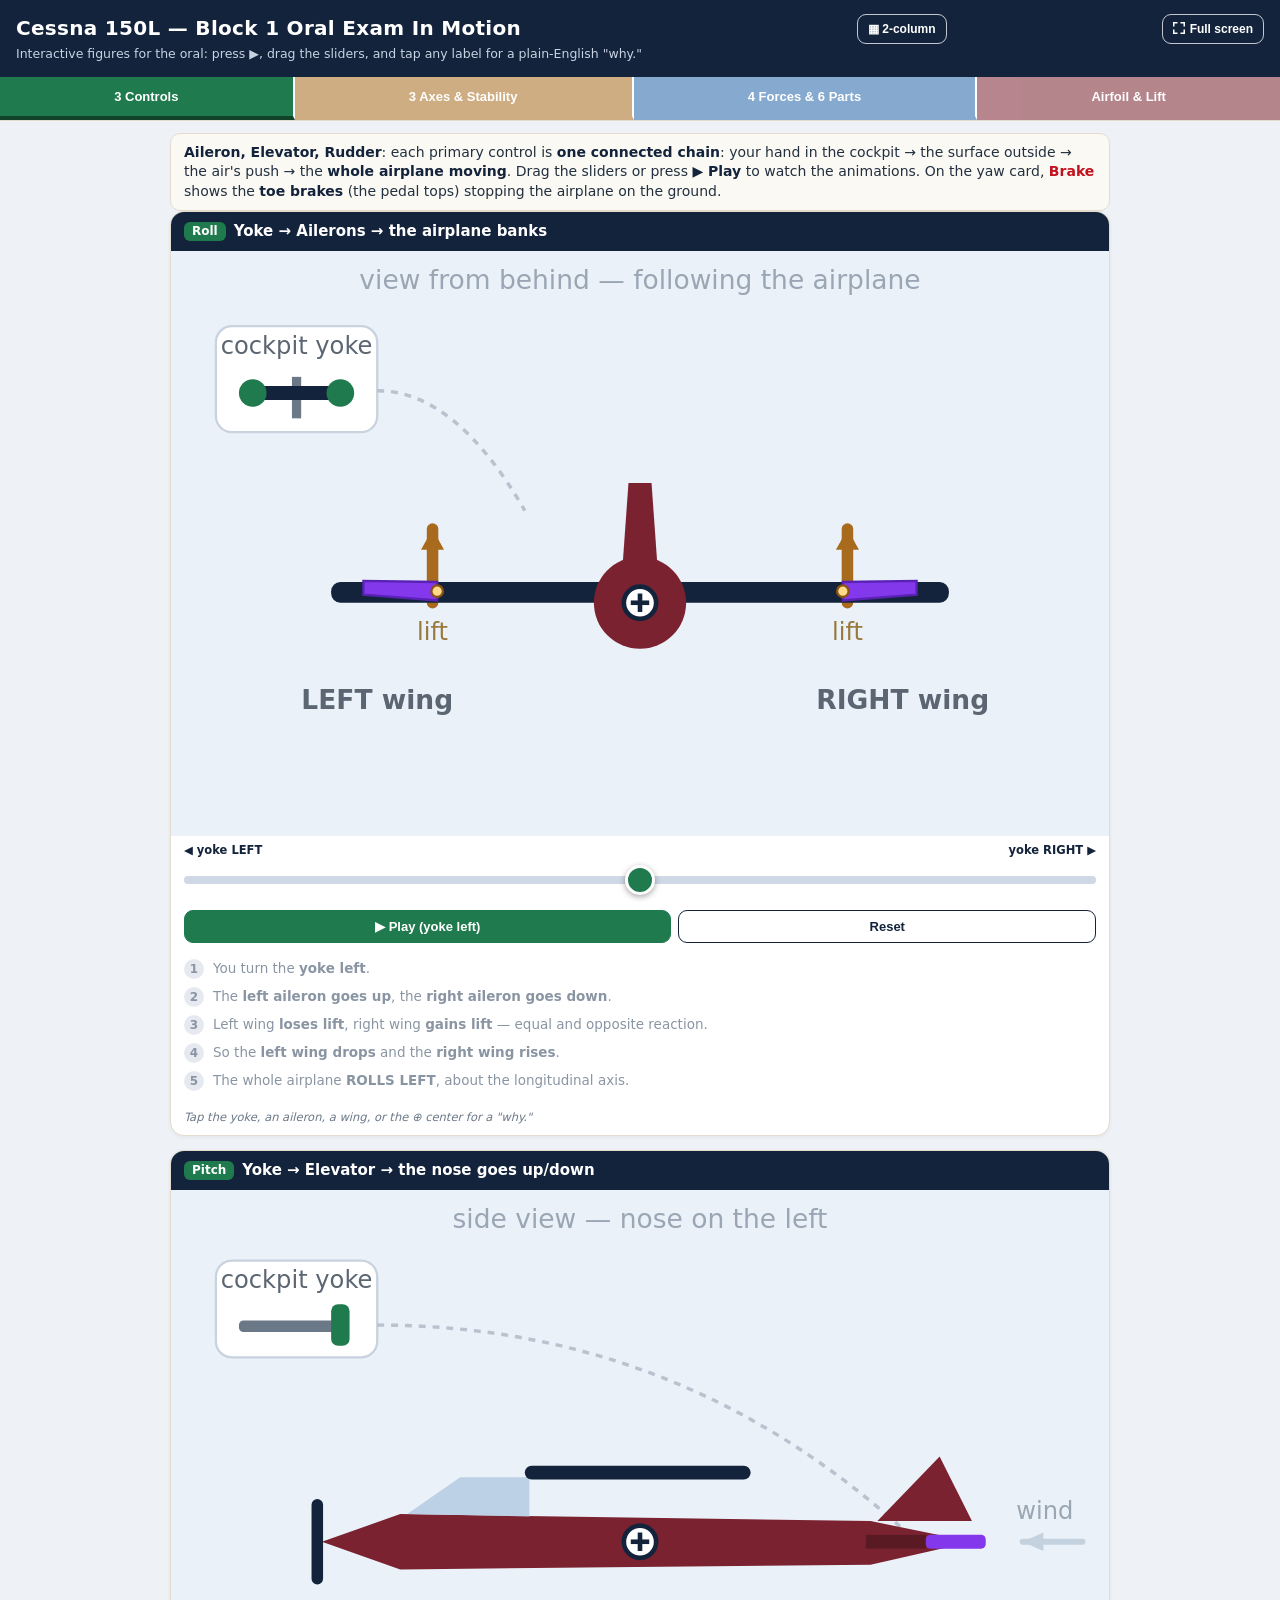
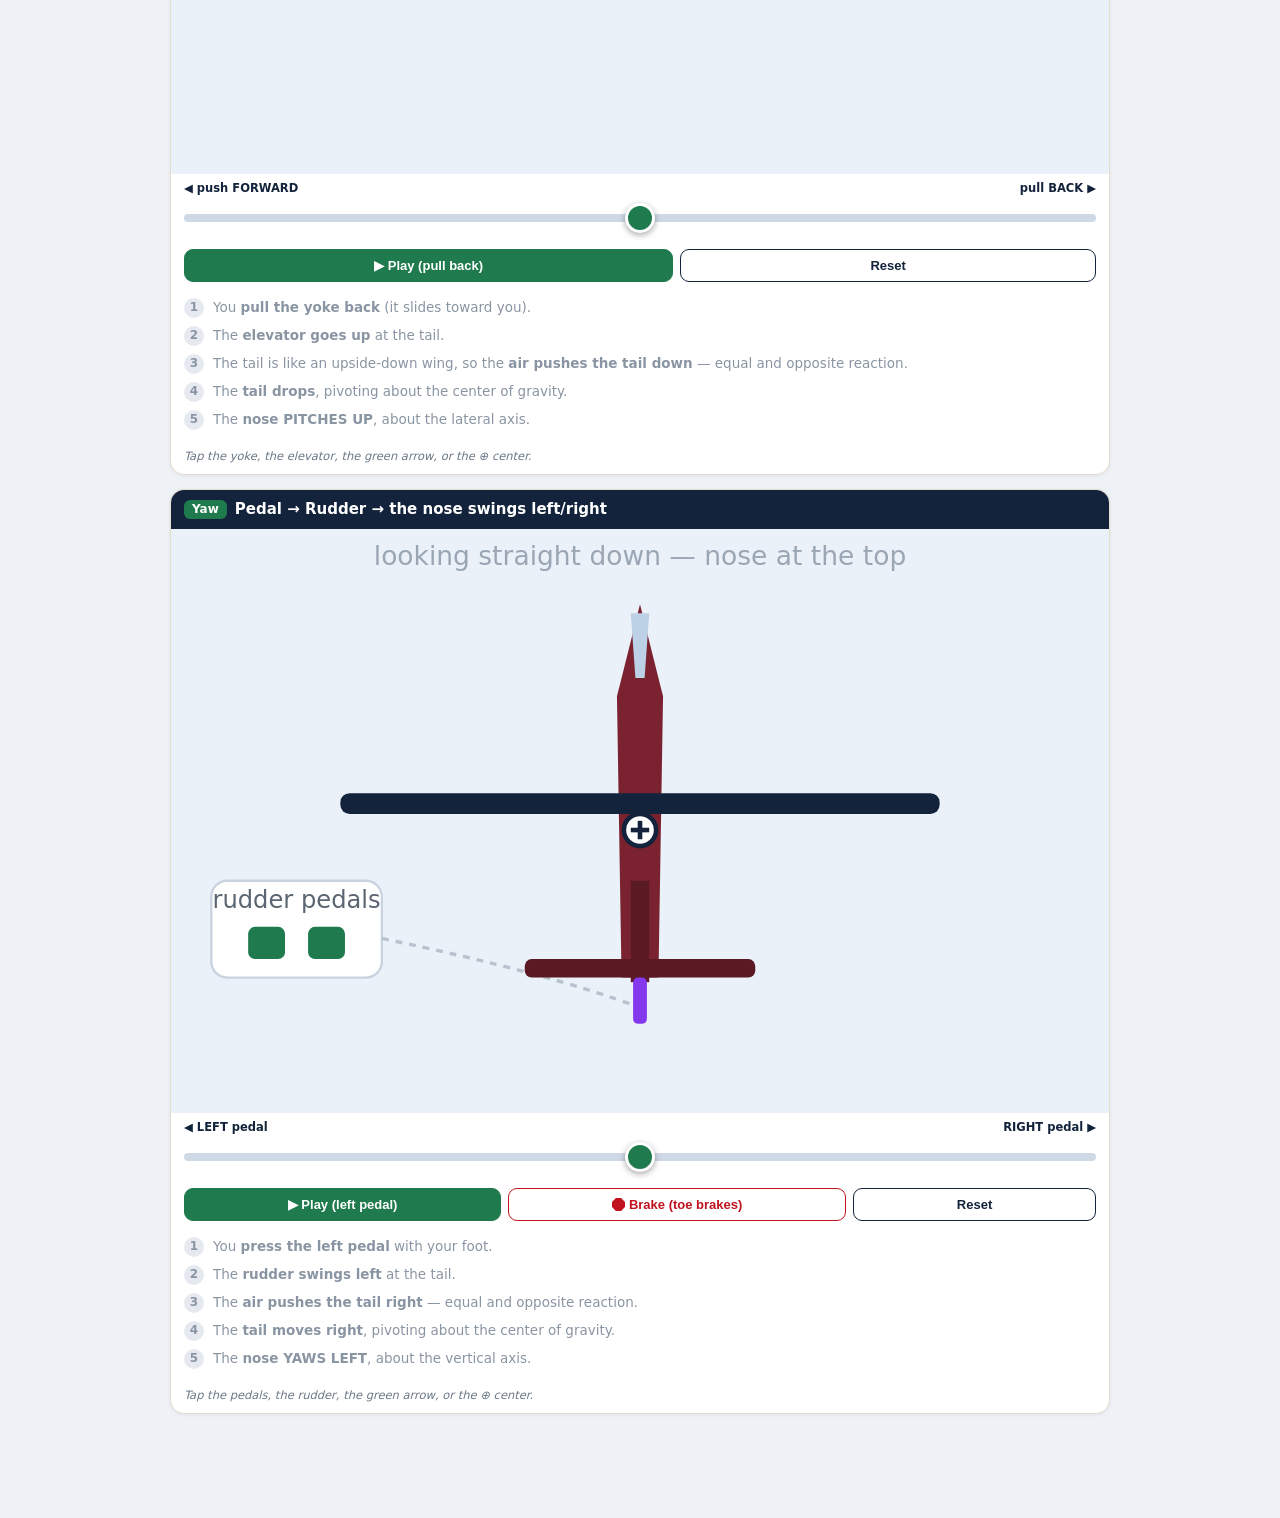
==== commit 7d3262ac: "Block 1: toe-brake animation on the Yaw card; cross-device fixes - Brake button (between Play and Re" ====
--- a/Block1/index.html
+++ b/Block1/index.html
@@ -3,12 +3,17 @@
 <head>
 <meta charset="UTF-8">
 <meta name="viewport" content="width=device-width, initial-scale=1.0">
+<meta name="theme-color" content="#13233b">
+<meta name="mobile-web-app-capable" content="yes">
+<meta name="apple-mobile-web-app-capable" content="yes">
+<meta name="apple-mobile-web-app-title" content="Block 1">
+<meta name="format-detection" content="telephone=no">
 <title>Cessna 150L — Block 1 Oral Exam In Motion</title>
 <style>
   :root{--navy:#13233b;--green:#1f7a4d;--brown:#a86b1e;--burg:#7a2230;--red:#c1121f;
         --paper:#fbf9f4;--line:#e3dccf;--ink:#22303f;--dim:#6b7887;--sky:#eaf1f8;}
   *{box-sizing:border-box}
-  html{overflow-anchor:none}
+  html{overflow-anchor:none;-webkit-text-size-adjust:100%;text-size-adjust:100%}
   body{margin:0;background:#eef1f5;color:var(--ink);font-family:-apple-system,BlinkMacSystemFont,"Segoe UI",Roboto,system-ui,sans-serif;line-height:1.4}
   .head{background:var(--navy);color:#fff;padding:14px 16px}
   .head h1{margin:0;font-size:20px;letter-spacing:.3px}
@@ -52,9 +57,11 @@
     .stage{padding:4px 3px 0}.ixstage{padding:2px 3px 0}
     .card,.ixcard{border-left:0;border-right:0;border-radius:8px}
   }
-  .tabs{position:sticky;top:0;z-index:30;display:flex;background:#fff;border-bottom:1px solid var(--line);overflow-x:auto}
+  .tabs{position:-webkit-sticky;position:sticky;top:0;z-index:30;display:flex;background:#fff;border-bottom:1px solid var(--line);overflow-x:auto}
   .tabs button{flex:1 1 auto;white-space:nowrap;border:0;border-right:2px solid #fff;color:#fff;font-weight:800;font-size:13px;padding:12px 8px;cursor:pointer;opacity:.55;border-bottom:4px solid transparent}
   .tabs button:last-child{border-right:0}
+  @media (max-width:420px){.head{padding:10px 12px}.head h1{font-size:17px}.head p{font-size:12px}}
+  @media (max-width:560px){.tabs button{flex:1 1 0;min-width:0;white-space:normal;font-size:12px;line-height:1.2;padding:9px 3px 7px}}
   .tabs button.on{opacity:1;border-bottom-color:rgba(0,0,0,.45)}
   .wrap{max-width:1500px;margin:0 auto;padding:12px 14px 90px}
   .sec{display:none}.sec.on{display:block}
@@ -99,6 +106,22 @@
   .flowT{stroke-dasharray:10 8;animation:flow 1.1s linear infinite}
   .flowB{stroke-dasharray:10 8;animation:flow 2.1s linear infinite}
   @keyframes flow{to{stroke-dashoffset:-72}}
+  /* taps: no double-tap zoom on buttons/figures (pinch-zoom and scrolling still work), no grey tap boxes */
+  button,.stage,.tabs,.pc,.foldbtn,.dnarrow{touch-action:manipulation}
+  .hot,.pc,button{-webkit-tap-highlight-color:rgba(0,0,0,0)}
+  .photo picture{display:block}
+  .ico{width:12px;height:12px;vertical-align:-1px;margin-right:5px}
+  /* full screen without the Fullscreen API (iPhone Safari, in-app browsers): hide the title bar */
+  .fsx{display:none;position:fixed;left:10px;bottom:calc(12px + env(safe-area-inset-bottom,0px));z-index:31;border:0;border-radius:18px;background:rgba(19,35,59,.78);color:#fff;font-weight:800;font-size:12px;padding:8px 12px;box-shadow:0 2px 6px rgba(0,0,0,.28);cursor:pointer}
+  body.pfs .head{display:none}
+  body.pfs .fsx{display:block}
+  /* BRAKE (toe brakes) */
+  .btns .brk{border-color:var(--red);color:var(--red);font-weight:800}
+  .btns .brk svg{width:13px;height:13px;vertical-align:-2px;margin-right:4px}
+  .btns .brk.on{background:var(--red);color:#fff}
+  #svgYaw .bk{opacity:0;pointer-events:none;transition:opacity .35s}
+  #svgYaw .bk.on{opacity:1;pointer-events:auto}
+  #yGround *{pointer-events:none}
 </style>
 </head>
 <body>
@@ -108,13 +131,13 @@
     <p>Interactive figures for the oral: press ▶, drag the sliders, and tap any label for a plain-English "why."</p>
   </div>
   <button class="colbtn" id="colBtn" onclick="toggleCols()">▦ 2-column</button>
-  <button class="fsbtn" onclick="goFS()">⛶ Full screen</button>
+  <button class="fsbtn" id="fsBtn" onclick="goFS()" aria-pressed="false"><svg class="ico" viewBox="0 0 16 16" aria-hidden="true"><path d="M1 6V1h5M10 1h5v5M15 10v5h-5M6 15H1v-5" fill="none" stroke="currentColor" stroke-width="2"/></svg>Full screen</button>
 </div>
 
 <div class="tabs" id="tabs">
   <button class="on" data-t="controls" style="background:#1f7a4d">3 Controls</button>
-  <button data-t="axes" style="background:#a86b1e">3 Axes &amp; Stability</button>
-  <button data-t="forces" style="background:#2563a8">4 Forces &amp; 6 Parts</button>
+  <button data-t="axes" style="background:#a86b1e">3&nbsp;Axes &amp; Stability</button>
+  <button data-t="forces" style="background:#2563a8">4&nbsp;Forces &amp; 6&nbsp;Parts</button>
   <button data-t="airfoil" style="background:#7a2230">Airfoil &amp; Lift</button>
 </div>
 
@@ -123,7 +146,7 @@
 <!-- ================= CONTROLS ================= -->
 <div class="sec on" id="controls">
   <div class="lead" style="background:var(--paper);border:1px solid var(--line);border-radius:10px">
-    <b>Aileron, Elevator, Rudder</b>: each primary control is <b>one connected chain</b>: your hand in the cockpit → the surface outside → the air's push → the <b>whole airplane moving</b>. Drag the sliders or press <b>▶ Play</b> to watch the animations.
+    <b>Aileron, Elevator, Rudder</b>: each primary control is <b>one connected chain</b>: your hand in the cockpit → the surface outside → the air's push → the <b>whole airplane moving</b>. Drag the sliders or press <b>▶ Play</b> to watch the animations. On the yaw card, <b style="color:#c1121f">Brake</b> shows the <b>toe brakes</b> (the pedal tops) stopping the airplane on the ground.
   </div>
 
   <!-- ROLL -->
@@ -154,7 +177,7 @@
           <circle cx="288" cy="145" r="2.5" fill="#ffd98a" stroke="#8a5311" stroke-width="1"/>
           <text id="rAL" x="84" y="124" font-size="11" fill="#5a21b5" font-weight="800" text-anchor="middle" opacity="0">aileron DOWN</text>
           <text id="rAR" x="316" y="124" font-size="11" fill="#5a21b5" font-weight="800" text-anchor="middle" opacity="0">aileron UP</text>
-          <g id="rCG"><circle cx="200" cy="150" r="7" fill="#fff" stroke="#13233b" stroke-width="2"/><line x1="196" y1="150" x2="204" y2="150" stroke="#13233b" stroke-width="2"/><line x1="200" y1="146" x2="200" y2="154" stroke="#13233b" stroke-width="2"/></g>
+          <g id="rCG" class="hot" data-i="cg"><circle cx="200" cy="150" r="7" fill="#fff" stroke="#13233b" stroke-width="2"/><line x1="196" y1="150" x2="204" y2="150" stroke="#13233b" stroke-width="2"/><line x1="200" y1="146" x2="200" y2="154" stroke="#13233b" stroke-width="2"/></g>
         </g>
         <text x="86" y="196" font-size="11.5" fill="#5b6672" text-anchor="middle" font-weight="700">LEFT wing</text>
         <text x="314" y="196" font-size="11.5" fill="#5b6672" text-anchor="middle" font-weight="700">RIGHT wing</text>
@@ -162,7 +185,7 @@
       </svg>
     </div>
     <div class="ctrlrow"><div class="ends"><span>◀ yoke LEFT</span><span>yoke RIGHT ▶</span></div>
-      <input type="range" id="rR" min="-100" max="100" value="0" oninput="setv('r',this.value/100)"></div>
+      <input type="range" id="rR" min="-100" max="100" value="0" oninput="setv('r',this.value/100)" aria-label="Yoke: turn left to right"></div>
     <div class="btns"><button class="go" onclick="play('r',-1)">▶ Play (yoke left)</button><button onclick="setv('r',0)">Reset</button></div>
     <ol class="steps" id="rSteps">
       <li><span class="num">1</span><span id="rS1">You turn the <b>yoke left</b>.</span></li>
@@ -195,7 +218,7 @@
           <rect x="298" y="147" width="26" height="6" fill="#5a1a24"/>
           <g id="pElev" class="hot" data-i="elev"><rect x="324" y="147" width="26" height="6" rx="2" fill="#8338ec"/></g>
           <text id="pSurfLbl" x="298" y="173" font-size="11" fill="#5a21b5" font-weight="800" text-anchor="middle" opacity="0">elevator UP</text>
-          <g id="pCG"><circle cx="200" cy="150" r="7" fill="#fff" stroke="#13233b" stroke-width="2"/><line x1="196" y1="150" x2="204" y2="150" stroke="#13233b" stroke-width="2"/><line x1="200" y1="146" x2="200" y2="154" stroke="#13233b" stroke-width="2"/></g>
+          <g id="pCG" class="hot" data-i="cg"><circle cx="200" cy="150" r="7" fill="#fff" stroke="#13233b" stroke-width="2"/><line x1="196" y1="150" x2="204" y2="150" stroke="#13233b" stroke-width="2"/><line x1="200" y1="146" x2="200" y2="154" stroke="#13233b" stroke-width="2"/></g>
         </g>
         <g class="hot" data-i="react" id="pDn" opacity="0"><line x1="336" y1="158" x2="336" y2="196" stroke="#1f7a4d" stroke-width="6" stroke-linecap="round"/><polygon points="336,196 330,186 342,186" fill="#1f7a4d"/><text x="330" y="210" font-size="11.5" fill="#1f7a4d" font-weight="700" text-anchor="middle">air pushes tail down</text></g>
         <g class="hot" data-i="react" id="pUp" opacity="0"><line x1="336" y1="142" x2="336" y2="104" stroke="#1f7a4d" stroke-width="6" stroke-linecap="round"/><polygon points="336,104 330,114 342,114" fill="#1f7a4d"/><text x="330" y="96" font-size="11.5" fill="#1f7a4d" font-weight="700" text-anchor="middle">air pushes tail up</text></g>
@@ -203,7 +226,7 @@
       </svg>
     </div>
     <div class="ctrlrow"><div class="ends"><span>◀ push FORWARD</span><span>pull BACK ▶</span></div>
-      <input type="range" id="pR" min="-100" max="100" value="0" oninput="setv('p',this.value/100)"></div>
+      <input type="range" id="pR" min="-100" max="100" value="0" oninput="setv('p',this.value/100)" aria-label="Yoke: push forward to pull back"></div>
     <div class="btns"><button class="go" onclick="play('p',1)">▶ Play (pull back)</button><button onclick="setv('p',0)">Reset</button></div>
     <ol class="steps" id="pSteps">
       <li><span class="num">1</span><span id="pS1">You <b>pull the yoke back</b> (it slides toward you).</span></li>
@@ -217,15 +240,28 @@
 
   <!-- YAW -->
   <div class="card">
-    <div class="ct"><span class="b">Yaw</span> Pedal → Rudder → the nose swings left/right</div>
+    <div class="ct"><span class="b" id="yBadge">Yaw</span> <span id="yCt">Pedal → Rudder → the nose swings left/right</span></div>
     <div class="stage">
-      <svg class="scene" viewBox="0 0 400 250" id="svgYaw" aria-label="Yaw, top view">
-        <text x="200" y="13" font-size="11.5" fill="#9aa6b4" text-anchor="middle">looking straight down — nose at the top</text>
-        <g class="hot" data-i="yp"><rect x="14" y="150" width="74" height="42" rx="7" fill="#fff" stroke="#c9d3df"/>
+      <svg class="scene" viewBox="0 0 400 250" id="svgYaw" aria-label="Yaw, top view. Brake shows the toe brakes stopping the airplane.">
+        <defs>
+          <clipPath id="ygClip"><rect x="112" y="20" width="176" height="230"/></clipPath>
+          <clipPath id="tbClip"><rect x="4" y="18" width="172" height="90" rx="7"/></clipPath>
+          <radialGradient id="yHeat"><stop offset="0" stop-color="#ffc400"/><stop offset="0.45" stop-color="#ff5a1f" stop-opacity="0.75"/><stop offset="1" stop-color="#ff3b1f" stop-opacity="0"/></radialGradient>
+        </defs>
+        <!-- BRAKE mode only: the taxiway under the airplane (joints slide by as it rolls) -->
+        <g id="yGround" class="bk">
+          <rect x="112" y="20" width="176" height="230" fill="#d9dfe6"/>
+          <g clip-path="url(#ygClip)"><path id="yJoints" d="M112,-25H288M112,0H288M112,25H288M112,50H288M112,75H288M112,100H288M112,125H288M112,150H288M112,175H288M112,200H288M112,225H288M112,250H288" stroke="#c2cad4" stroke-width="1.3"/></g>
+          <path d="M114,20V250M117.5,20V250M282.5,20V250M286,20V250" fill="none" stroke="#e2b42b" stroke-width="1.3"/>
+          <line x1="200" y1="20" x2="200" y2="250" stroke="#e2b42b" stroke-width="2.2"/>
+        </g>
+        <text id="yTitle" x="200" y="13" font-size="11.5" fill="#9aa6b4" text-anchor="middle">looking straight down — nose at the top</text>
+        <g class="hot" data-i="yp" id="yPed"><rect x="14" y="150" width="74" height="42" rx="7" fill="#fff" stroke="#c9d3df"/>
           <text x="51" y="162" font-size="10.5" fill="#5b6672" text-anchor="middle">rudder pedals</text>
-          <g id="ypL"><rect x="30" y="170" width="16" height="14" rx="3" fill="#1f7a4d"/></g>
-          <g id="ypR"><rect x="56" y="170" width="16" height="14" rx="3" fill="#1f7a4d"/></g></g>
-        <path d="M88,175 Q160,190 200,205" fill="none" stroke="#b9c3cf" stroke-width="1.5" stroke-dasharray="3 3"/>
+          <g id="ypL"><rect x="30" y="170" width="16" height="14" rx="3" fill="#1f7a4d"/><rect id="ytL" x="30" y="170" width="16" height="6" rx="2.5" fill="#c1121f" style="opacity:0"/></g>
+          <g id="ypR"><rect x="56" y="170" width="16" height="14" rx="3" fill="#1f7a4d"/><rect id="ytR" x="56" y="170" width="16" height="6" rx="2.5" fill="#c1121f" style="opacity:0"/></g></g>
+        <text class="bk hot" data-i="tb" x="51" y="206" font-size="10.5" fill="#c1121f" font-weight="800" text-anchor="middle">▲ TOE BRAKES</text>
+        <path id="yConn" d="M88,175 Q160,190 200,205" fill="none" stroke="#b9c3cf" stroke-width="1.5" stroke-dasharray="3 3"/>
         <g id="yPlane">
           <polygon points="200,30 210,70 208,192 192,192 190,70" fill="#7a2230" class="hot" data-i="fus"/>
           <polygon points="196,34 204,34 202,62 198,62" fill="#bcd0e6"/>
@@ -234,16 +270,92 @@
           <rect x="196" y="150" width="8" height="44" fill="#5a1a24"/>
           <g id="yRud" class="hot" data-i="rud"><rect x="197" y="192" width="6" height="20" rx="2" fill="#8338ec"/></g>
           <text id="ySurfLbl" x="256" y="190" font-size="11" fill="#5a21b5" font-weight="800" opacity="0">rudder LEFT</text>
-          <g id="yCG"><circle cx="200" cy="128" r="7" fill="#fff" stroke="#13233b" stroke-width="2"/><line x1="196" y1="128" x2="204" y2="128" stroke="#13233b" stroke-width="2"/><line x1="200" y1="124" x2="200" y2="132" stroke="#13233b" stroke-width="2"/></g>
+          <g id="yCG" class="hot" data-i="cg"><circle cx="200" cy="128" r="7" fill="#fff" stroke="#13233b" stroke-width="2"/><line x1="196" y1="128" x2="204" y2="128" stroke="#13233b" stroke-width="2"/><line x1="200" y1="124" x2="200" y2="132" stroke="#13233b" stroke-width="2"/></g>
+          <!-- BRAKE mode (x-ray, seen through the airplane): landing gear and the disc brakes -->
+          <g id="yGear" class="bk">
+            <circle id="yGlowL" cx="180.6" cy="143" r="14" fill="url(#yHeat)" style="opacity:0"/>
+            <circle id="yGlowR" cx="219.4" cy="143" r="14" fill="url(#yHeat)" style="opacity:0"/>
+            <path d="M196,135.5L182,142M204,135.5L218,142" stroke="#2b3646" stroke-width="2.6" stroke-linecap="round"/>
+            <g class="hot" data-i="disc">
+              <rect x="172" y="135" width="7" height="16" rx="3" fill="#2b3646" stroke="#fff" stroke-width="0.9"/>
+              <rect x="221" y="135" width="7" height="16" rx="3" fill="#2b3646" stroke="#fff" stroke-width="0.9"/>
+              <rect id="yDiscL" x="179.2" y="138.5" width="2.8" height="9" rx="1" fill="#9aa5b1"/>
+              <rect id="yDiscR" x="218" y="138.5" width="2.8" height="9" rx="1" fill="#9aa5b1"/>
+            </g>
+            <rect class="hot" data-i="nw" x="197" y="36" width="6" height="12" rx="2.5" fill="#2b3646" stroke="#fff" stroke-width="0.9"/>
+          </g>
         </g>
         <g class="hot" data-i="react" id="yR" opacity="0"><line x1="210" y1="206" x2="252" y2="206" stroke="#1f7a4d" stroke-width="6" stroke-linecap="round"/><polygon points="252,206 242,201 242,211" fill="#1f7a4d"/><text x="231" y="222" font-size="11.5" fill="#1f7a4d" font-weight="700" text-anchor="middle">air pushes tail right</text></g>
         <g class="hot" data-i="react" id="yTailL" opacity="0"><line x1="190" y1="206" x2="148" y2="206" stroke="#1f7a4d" stroke-width="6" stroke-linecap="round"/><polygon points="148,206 158,201 158,211" fill="#1f7a4d"/><text x="169" y="222" font-size="11.5" fill="#1f7a4d" font-weight="700" text-anchor="middle">air pushes tail left</text></g>
         <text id="yFinal" x="200" y="243" font-size="14" fill="#c1121f" font-weight="800" text-anchor="middle" opacity="0">The nose YAWS LEFT</text>
+        <!-- BRAKE mode: close-up of the LEFT pedal, side view (forward = right). The toes slide up onto the
+             pedal TOP and tip it forward about its bottom hinge; the top pushes the master-cylinder piston. -->
+        <g id="yToe" class="bk">
+          <rect class="hot" data-i="tb" x="4" y="18" width="172" height="90" rx="7" fill="#fff" stroke="#c9d3df"/>
+          <g clip-path="url(#tbClip)">
+            <text x="82" y="30.5" font-size="10.5" fill="#5b6672" font-weight="700" text-anchor="middle">LEFT pedal · side view</text>
+            <text x="171" y="30" font-size="8.5" fill="#9aa6b4" font-weight="800" text-anchor="end">FWD ▸</text>
+            <line x1="8" y1="99.5" x2="172" y2="99.5" stroke="#9aa6b4" stroke-width="2"/>
+            <line id="tbShin" class="hot" data-i="tb" x1="54.6" y1="80.4" x2="-14" y2="22" stroke="#7d8896" stroke-width="13" stroke-linecap="round"/>
+            <g class="hot" data-i="mc">
+              <line id="tbRod" x1="122.64" y1="54.31" x2="137.78" y2="59.49" stroke="#3a4656" stroke-width="2.2" stroke-linecap="round"/>
+              <g transform="translate(134.94,58.52) rotate(18.9)">
+                <rect x="0" y="-5" width="22" height="10" rx="2.5" fill="#c9d1da" stroke="#5b6672" stroke-width="1"/>
+                <rect id="tbFluid" x="4.2" y="-3.2" width="16.8" height="6.4" rx="1" fill="#efc2c6"/>
+                <rect id="tbPiston" x="2" y="-3.8" width="2.2" height="7.6" fill="#3a4656"/>
+              </g>
+              <text x="150" y="82" font-size="10" fill="#5b6672" font-weight="800" text-anchor="middle">master</text>
+              <text x="150" y="93" font-size="10" fill="#5b6672" font-weight="800" text-anchor="middle">cylinder</text>
+            </g>
+            <g id="tbPedal" class="hot" data-i="tb" transform="rotate(14,112,97)">
+              <rect x="108.5" y="53" width="7" height="44" rx="3.5" fill="#1f7a4d"/>
+              <rect id="tbTop" x="108.5" y="53" width="7" height="22" rx="3.5" fill="#c1121f" style="opacity:0"/>
+            </g>
+            <circle cx="112" cy="97" r="2.8" fill="#5b6672"/>
+            <g id="tbShoe" class="hot" data-i="tb" transform="translate(112.86,79.08) rotate(162.8)">
+              <path d="M0,0 L62,0 C65,0 66,3 66,6 L66,14 C66,18 63,21 59,21 L50,21 C40,19 26,13 12,10 C5,9 1,6 0,3 Z" fill="#46505f"/>
+              <rect x="0" y="-0.6" width="64" height="3" rx="1.2" fill="#1e2733"/>
+            </g>
+            <g id="tbPush" style="opacity:0"><line x1="96" y1="51" x2="113" y2="51" stroke="#c1121f" stroke-width="2.4" stroke-linecap="round"/><polygon points="119,51 112,47.2 112,54.8" fill="#c1121f"/></g>
+            <text id="tbLblR" x="88" y="45" font-size="11" fill="#1f7a4d" font-weight="800" text-anchor="middle">LOWER part = RUDDER</text>
+            <text id="tbLblB" x="88" y="45" font-size="11" fill="#c1121f" font-weight="800" text-anchor="middle" style="opacity:0">TOP of pedal = BRAKE</text>
+          </g>
+        </g>
+        <!-- BRAKE mode: the fluid path (master cylinder → brake line → disc on that MAIN wheel), labels, speed -->
+        <g id="yBL" class="bk hot" data-i="bl">
+          <path d="M155.75,65.65H180Q196.5,65.65 196.5,78V131Q196.5,135.5 194,136.7L182.6,141.8M203.5,66V131Q203.5,135.5 206,136.7L217.4,141.8" fill="none" stroke="#fff" stroke-width="4.4" stroke-linecap="round" stroke-linejoin="round" pointer-events="none"/>
+          <path id="yBLl" d="M155.75,65.65H180Q196.5,65.65 196.5,78V131Q196.5,135.5 194,136.7L182.6,141.8" fill="none" stroke="#c1121f" stroke-width="2.4" stroke-linecap="round" stroke-linejoin="round"/>
+          <path id="yBLr" d="M203.5,66V131Q203.5,135.5 206,136.7L217.4,141.8" fill="none" stroke="#c1121f" stroke-width="2.4" stroke-linecap="round" stroke-linejoin="round"/>
+          <circle cx="203.5" cy="66" r="2.3" fill="#c1121f" stroke="#fff" stroke-width="1"/>
+          <text x="213" y="101" font-size="10.5" fill="#c1121f" font-weight="800">◂ brake lines</text>
+        </g>
+        <g class="bk hot" data-i="nw">
+          <line x1="204.5" y1="42" x2="213" y2="40" stroke="#5b6672" stroke-width="1"/>
+          <text x="215" y="38" font-size="10" fill="#5b6672">nose wheel:</text>
+          <text x="215" y="49.5" font-size="10" fill="#5b6672" font-weight="800">NO brake</text>
+        </g>
+        <g class="bk hot" data-i="disc">
+          <line x1="229" y1="144" x2="253" y2="149" stroke="#c1121f" stroke-width="1.3"/>
+          <rect x="253" y="138" width="143" height="57" rx="8" fill="#fff" stroke="#efc2c6" stroke-width="1.2"/>
+          <text x="260" y="152" font-size="11" fill="#c1121f" font-weight="800">DISC BRAKE</text>
+          <text x="260" y="164" font-size="10" fill="#c1121f" font-weight="800">on each MAIN wheel</text>
+          <text x="260" y="176" font-size="10" fill="#5b6672">linings squeeze the disc:</text>
+          <text x="260" y="188" font-size="10" fill="#d35400" font-weight="800">FRICTION → HEAT</text>
+        </g>
+        <g id="yGS" class="bk hot" data-i="gs">
+          <rect x="292" y="18" width="102" height="72" rx="8" fill="#fff" stroke="#c9d3df"/>
+          <text id="yGSlbl" x="343" y="32" font-size="10" fill="#5b6672" font-weight="800" text-anchor="middle">GROUND SPEED</text>
+          <text id="yGSval" x="343" y="56" font-size="22" fill="#13233b" font-weight="800" text-anchor="middle">10 kt</text>
+          <text x="343" y="71" font-size="9.5" fill="#5b6672" font-weight="800" text-anchor="middle">BRAKE PRESSURE</text>
+          <rect x="300" y="76" width="86" height="7" rx="3.5" fill="#e6eaf0"/>
+          <rect id="yPbar" x="300" y="76" width="0" height="7" rx="3.5" fill="#c1121f"/>
+        </g>
+        <text id="yBrkFin" x="200" y="243" font-size="14" fill="#c1121f" font-weight="800" text-anchor="middle" stroke="#fff" stroke-width="4" stroke-linejoin="round" paint-order="stroke" style="opacity:0;pointer-events:none">The airplane STOPS</text>
       </svg>
     </div>
     <div class="ctrlrow"><div class="ends"><span>◀ LEFT pedal</span><span>RIGHT pedal ▶</span></div>
-      <input type="range" id="yR2" min="-100" max="100" value="0" oninput="setv('y',this.value/100)"></div>
-    <div class="btns"><button class="go" onclick="play('y',-1)">▶ Play (left pedal)</button><button onclick="setv('y',0)">Reset</button></div>
+      <input type="range" id="yR2" min="-100" max="100" value="0" oninput="setv('y',this.value/100)" aria-label="Rudder pedals: left to right"></div>
+    <div class="btns"><button class="go" onclick="play('y',-1)">▶ Play (left pedal)</button><button class="brk" id="yBrkBtn" onclick="brakePlay()"><svg viewBox="0 0 20 20" aria-hidden="true"><polygon points="6,0 14,0 20,6 20,14 14,20 6,20 0,14 0,6" fill="currentColor"/></svg>Brake (toe brakes)</button><button onclick="setv('y',0)">Reset</button></div>
     <ol class="steps" id="ySteps">
       <li><span class="num">1</span><span id="yS1">You <b>press the left pedal</b> with your foot.</span></li>
       <li><span class="num">2</span><span id="yS2">The <b>rudder swings left</b> at the tail.</span></li>
@@ -251,7 +363,14 @@
       <li><span class="num">4</span><span id="yS4">The <b>tail moves right</b>, pivoting about the center of gravity.</span></li>
       <li class="fin"><span class="num">5</span><span id="yS5">The <b>nose YAWS LEFT</b>, about the vertical axis.</span></li>
     </ol>
-    <div class="tapnote">Tap the pedals, the rudder, the green arrow, or the ⊕ center.</div>
+    <ol class="steps" id="bSteps" style="display:none">
+      <li><span class="num">1</span><span>Taxiing, throttle at <b>idle</b>. Slide your feet <b>UP</b> from the rudder part onto the <b>TOP of BOTH pedals</b> — the <b>TOE BRAKES</b>.</span></li>
+      <li><span class="num">2</span><span>Your toes tip each pedal top <b>forward</b> → it pushes its own <b>MASTER CYLINDER</b> piston.</span></li>
+      <li><span class="num">3</span><span><b>Brake fluid</b> is forced down the <b>BRAKE LINES</b>: left pedal → <b>left</b> main wheel, right pedal → <b>right</b> main wheel.</span></li>
+      <li><span class="num">4</span><span>At each <b>MAIN wheel</b> the linings <b>squeeze the disc</b> → <b>FRICTION</b> turns the motion into <b>HEAT</b>. The nose wheel has <b>no brake</b>.</span></li>
+      <li class="fin"><span class="num">5</span><span>The airplane <b>STOPS</b>. Ease off your toes → the <b>return spring</b> in each master cylinder pushes the pedal back: brakes off.</span></li>
+    </ol>
+    <div class="tapnote" id="yTap">Tap the pedals, the rudder, the green arrow, or the ⊕ center.</div>
   </div>
 </div>
 
@@ -411,7 +530,7 @@
   <div class="card">
     <div class="ct"><span class="b" style="background:#7a2230">6 Parts</span> Your exam airplane — 1973 Cessna 150L (N19439)</div>
     <div class="photo">
-      <img src="[data-uri]" alt="Cessna 150L N19439 with the six main parts labeled" decoding="async" loading="lazy">
+      <picture><source type="image/webp" srcset="[data-uri]"><img src="img/parts.jpg" alt="Cessna 150L N19439 with the six main parts labeled" width="1000" height="537" decoding="async" loading="lazy"></picture>
       <div class="pc hot" data-i="p-fus" style="left:49%;top:57.9%"><span class="n">1</span><span class="t">Fuselage</span></div>
       <div class="pc hot" data-i="p-eng" style="left:88%;top:59.1%"><span class="t">Engine — propeller</span><span class="n">2</span></div>
       <div class="pc hot" data-i="p-wing" style="left:65.5%;top:35.5%"><span class="n">3</span><span class="t">Wings</span></div>
@@ -425,7 +544,7 @@
   <div class="card">
     <div class="ct"><span class="b" style="background:#13233b">Empennage</span> The tail, close up — 4 parts (+ aileron)</div>
     <div class="photo">
-      <img src="[data-uri]" alt="Cessna 150L tail with the four empennage parts labeled" decoding="async" loading="lazy">
+      <picture><source type="image/webp" srcset="[data-uri]"><img src="img/empennage.jpg" alt="Cessna 150L tail with the four empennage parts labeled" width="1000" height="537" decoding="async" loading="lazy"></picture>
       <div class="pc hot" data-i="e-vstab" style="left:69%;top:36.9%"><span class="t">Vertical stabilizer (fixed)</span><span class="n" style="background:#13233b">V</span></div>
       <div class="pc hot" data-i="e-rud" style="left:90%;top:40.6%"><span class="t">Rudder (movable)</span><span class="n">R</span></div>
       <div class="pc hot" data-i="e-hstab" style="left:65%;top:59.9%"><span class="t">Horizontal stabilizer (fixed)</span><span class="n" style="background:#13233b">H</span></div>
@@ -438,7 +557,7 @@
   <div class="card">
     <div class="ct"><span class="b" style="background:#1f7a4d">Cockpit</span> The two flight controls — yoke &amp; rudder pedals</div>
     <div class="photo">
-      <img src="[data-uri]